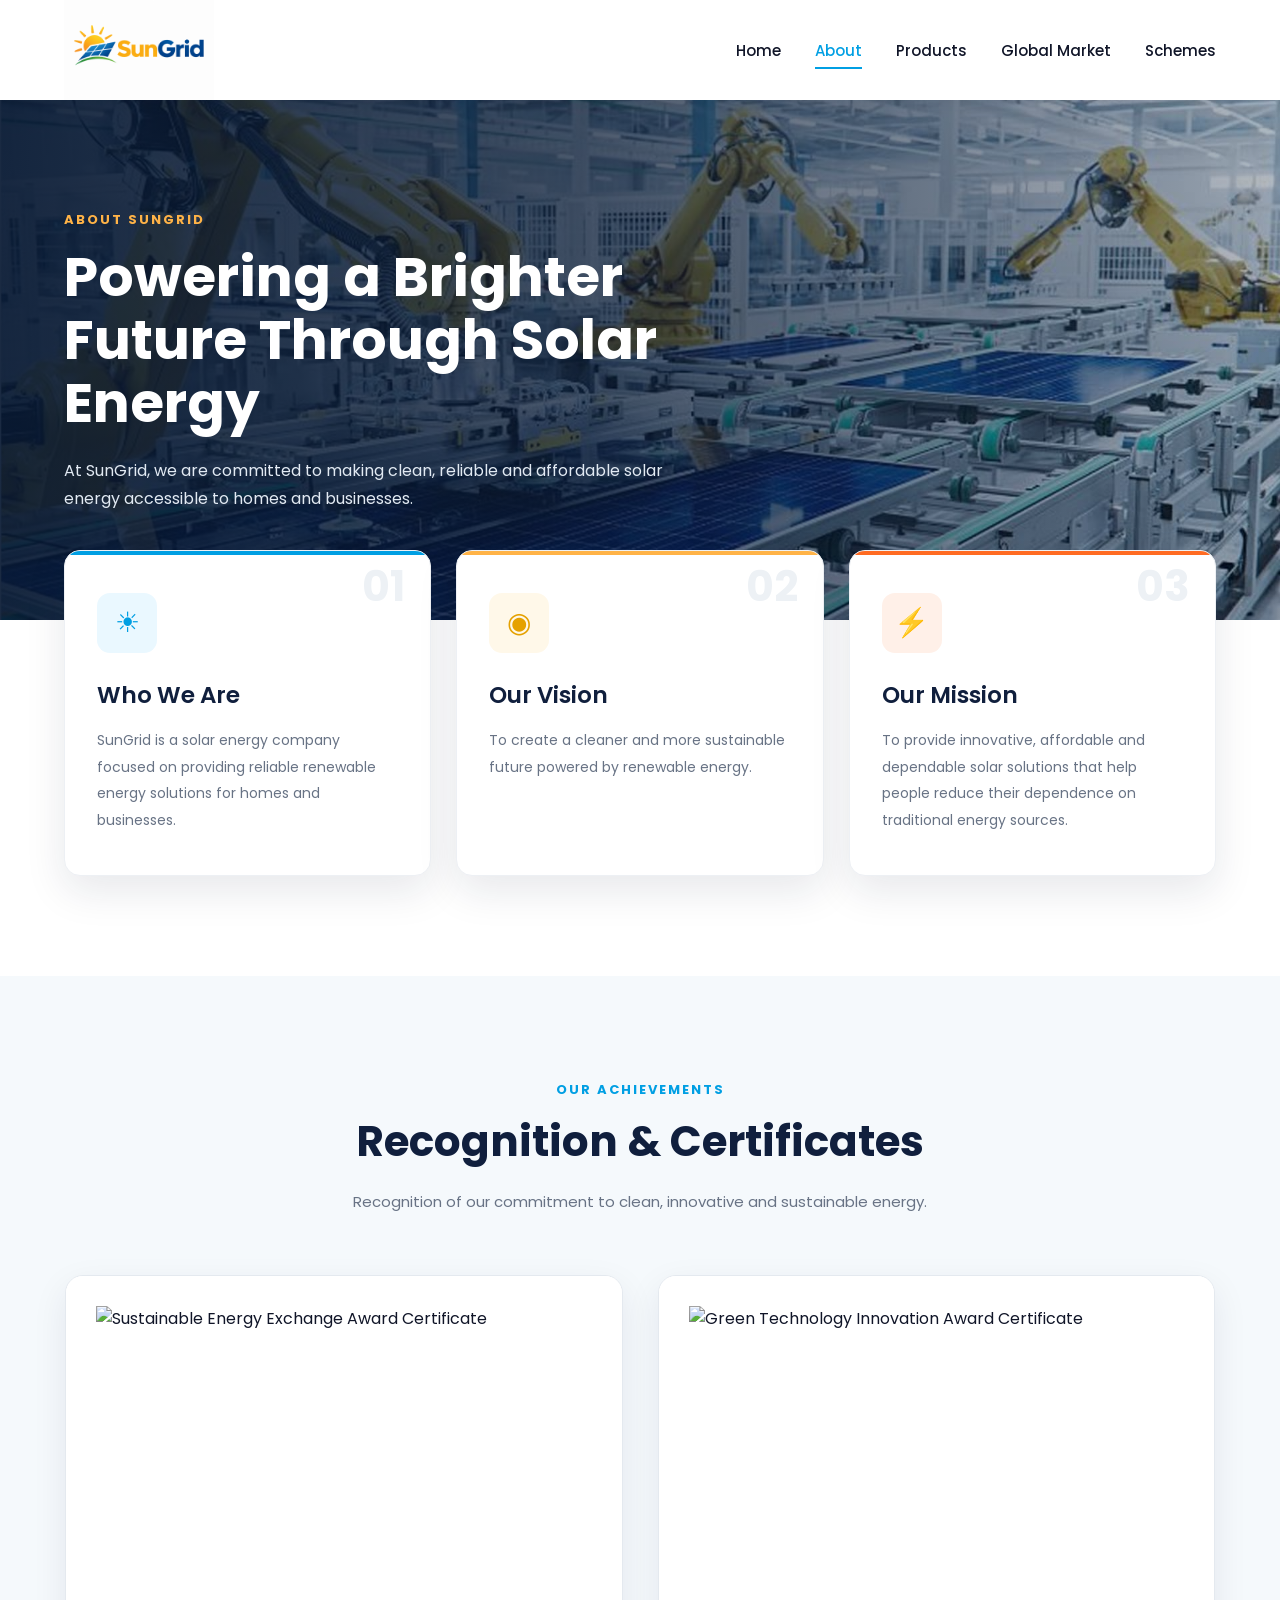
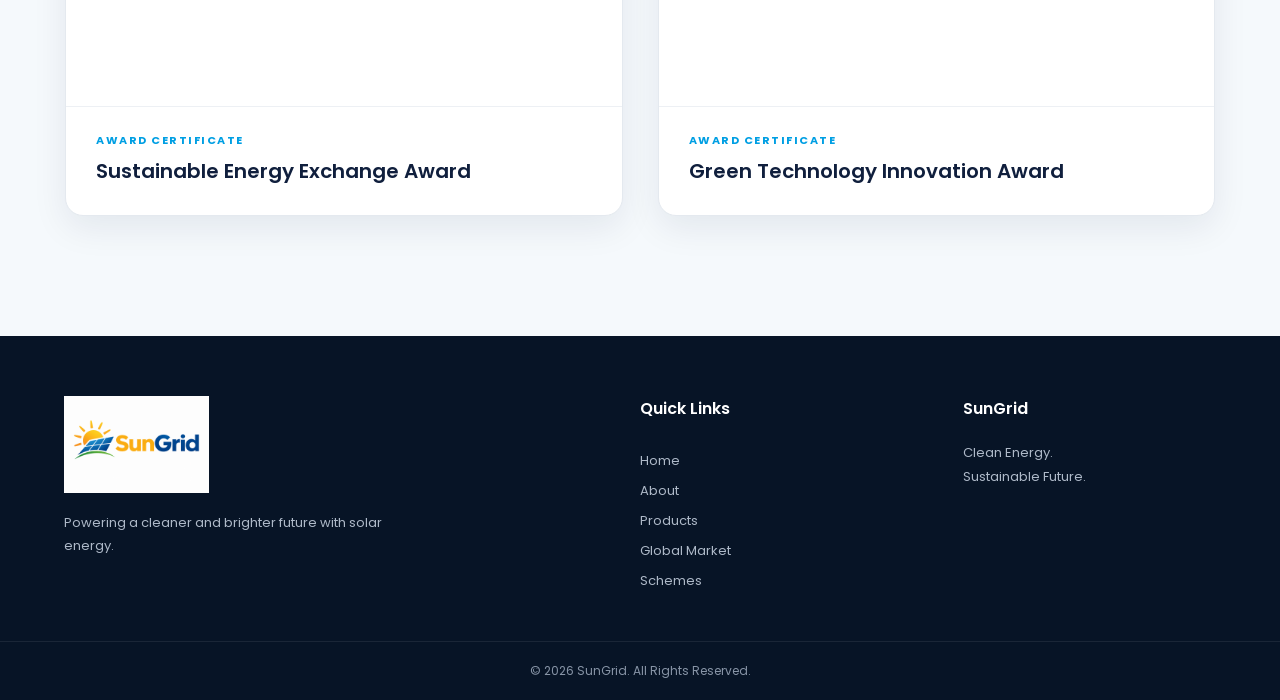
==== about.html @ 9735a3fe "Initial website" ====
<!DOCTYPE html>
<html lang="en">

<head>

    <meta charset="UTF-8">

    <meta
        name="viewport"
        content="width=device-width, initial-scale=1.0"
    >

    <title>About SunGrid - Solar Energy</title>

    <!-- Google Font -->
    <link rel="preconnect" href="https://fonts.googleapis.com">

    <link
        rel="preconnect"
        href="https://fonts.gstatic.com"
        crossorigin
    >

    <link
        href="https://fonts.googleapis.com/css2?family=Poppins:wght@400;500;600;700&display=swap"
        rel="stylesheet"
    >

    <!-- About Page CSS -->
    <link
        rel="stylesheet"
        href="./about.css"
    >

</head>


<body>


    <!-- =================================
         NAVBAR
    ================================== -->

    <header class="top-section">

        <nav class="navbar">

            <!-- Logo -->
            <a href="./test.html" class="logo">

                <img
                    src="./images/logo.png"
                    alt="SunGrid Logo"
                >

            </a>


            <!-- Navigation -->
            <ul>

                <li>
                    <a href="./test.html">
                        Home
                    </a>
                </li>

                <li>
                    <a href="./about.html" class="active">
                        About
                    </a>
                </li>

                <li>
                    <a href="./products.html">
                        Products
                    </a>
                </li>

                <li>
                    <a href="./global-market.html">
                        Global Market
                    </a>
                </li>

                <li>
                    <a href="./schemes.html">
                        Schemes
                    </a>
                </li>

            </ul>

        </nav>

    </header>



    <!-- =================================
         ABOUT HERO
    ================================== -->

    <section class="about-hero">

        <div class="about-overlay"></div>

        <div class="about-hero-content">

            <span>
                ABOUT SUNGRID
            </span>

            <h1>
                Powering a Brighter
                Future Through Solar Energy
            </h1>

            <p>
                At SunGrid, we are committed to making clean,
                reliable and affordable solar energy accessible
                to homes and businesses.
            </p>

        </div>

    </section>



    <!-- =================================
         WHO WE ARE / VISION / MISSION
    ================================== -->

    <section class="about-three-section">


        <!-- WHO WE ARE -->

        <div class="about-card">

            <div class="card-number">
                01
            </div>

            <div class="card-icon">
                ☀
            </div>

            <h2>
                Who We Are
            </h2>

            <p>
                SunGrid is a solar energy company focused on
                providing reliable renewable energy solutions
                for homes and businesses.
            </p>

        </div>



        <!-- OUR VISION -->

        <div class="about-card">

            <div class="card-number">
                02
            </div>

            <div class="card-icon">
                ◉
            </div>

            <h2>
                Our Vision
            </h2>

            <p>
                To create a cleaner and more sustainable future
                powered by renewable energy.
            </p>

        </div>



        <!-- OUR MISSION -->

        <div class="about-card">

            <div class="card-number">
                03
            </div>

            <div class="card-icon">
                ⚡
            </div>

            <h2>
                Our Mission
            </h2>

            <p>
                To provide innovative, affordable and dependable
                solar solutions that help people reduce their
                dependence on traditional energy sources.
            </p>

        </div>

    </section>



    <!-- =================================
         CERTIFICATES
    ================================== -->

    <section class="certificates-section">


        <!-- Heading -->

        <div class="certificates-heading">

            <span>
                OUR ACHIEVEMENTS
            </span>

            <h2>
                Recognition & Certificates
            </h2>

            <p>
                Recognition of our commitment to clean,
                innovative and sustainable energy.
            </p>

        </div>



        <!-- Certificate Cards -->

        <div class="certificates-container">


            <!-- Certificate 1 -->

            <div class="certificate-card">

                <div class="certificate-image">

                    <img
                        src="https://tse1.mm.bing.net/th/id/OIP.Oyj11jJQ7pCWu-eiD95XeAHaFu?r=0&pid=Api&h=220&P=0"
                        alt="Sustainable Energy Exchange Award Certificate"
                    >

                </div>

                <div class="certificate-info">

                    <span>
                        AWARD CERTIFICATE
                    </span>

                    <h3>
                        Sustainable Energy Exchange Award
                    </h3>

                </div>

            </div>



            <!-- Certificate 2 -->

            <div class="certificate-card">

                <div class="certificate-image">

                    <img
                        src="https://tse1.mm.bing.net/th/id/OIP.2yPFJD8TWhkDATvHYmWSDwHaFj?r=0&pid=Api&h=220&P=0"
                        alt="Green Technology Innovation Award Certificate"
                    >

                </div>

                <div class="certificate-info">

                    <span>
                        AWARD CERTIFICATE
                    </span>

                    <h3>
                        Green Technology Innovation Award
                    </h3>

                </div>

            </div>


        </div>

    </section>



    <!-- =================================
         FOOTER
    ================================== -->

    <footer>


        <div class="footer-content">


            <!-- Footer Logo -->

            <div class="footer-logo">

                <img
                    src="./images/logo.png"
                    alt="SunGrid Logo"
                >

                <p>
                    Powering a cleaner and brighter
                    future with solar energy.
                </p>

            </div>



            <!-- Footer Links -->

            <div class="footer-links">

                <h3>
                    Quick Links
                </h3>

                <a href="./test.html">
                    Home
                </a>

                <a href="./about.html">
                    About
                </a>

                <a href="./products.html">
                    Products
                </a>

                <a href="./global-market.html">
                    Global Market
                </a>

                <a href="./schemes.html">
                    Schemes
                </a>

            </div>



            <!-- Footer Contact -->

            <div class="footer-contact">

                <h3>
                    SunGrid
                </h3>

                <p>
                    Clean Energy.<br>
                    Sustainable Future.
                </p>

            </div>

        </div>



        <!-- Copyright -->

        <div class="footer-bottom">

            <p>
                © 2026 SunGrid. All Rights Reserved.
            </p>

        </div>

    </footer>


</body>

</html>
---- about.css ----
/* ==================================================
   RESET
================================================== */

* {
    margin: 0;
    padding: 0;
    box-sizing: border-box;
}

html {
    scroll-behavior: smooth;
}

body {
    width: 100%;
    font-family: "Poppins", sans-serif;
    color: #101528;
    background-color: #ffffff;
}

a {
    text-decoration: none;
}

img {
    max-width: 100%;
    display: block;
}


/* ==================================================
   NAVBAR
================================================== */

.top-section {
    width: 100%;
    background-color: #ffffff;

    position: relative;
    z-index: 1000;

    box-shadow: 0 2px 15px rgba(0, 0, 0, 0.06);
}

.navbar {
    width: 90%;
    max-width: 1250px;
    min-height: 78px;

    margin: auto;

    display: flex;
    align-items: center;
    justify-content: space-between;
}


/* LOGO */

.logo {
    display: flex;
    align-items: center;
}

.logo img {
    width: 150px;
    height: auto;
}


/* NAVIGATION */

.navbar ul {
    list-style: none;

    display: flex;
    align-items: center;

    gap: 34px;
}

.navbar ul li a {
    position: relative;

    color: #101528;

    font-size: 15px;
    font-weight: 500;

    padding: 8px 0;

    transition: 0.3s ease;
}


/* NAVBAR UNDERLINE */

.navbar ul li a::after {
    content: "";

    position: absolute;

    left: 0;
    bottom: 0;

    width: 0;
    height: 2px;

    background-color: #009fe3;

    transition: 0.3s ease;
}

.navbar ul li a:hover {
    color: #009fe3;
}

.navbar ul li a:hover::after {
    width: 100%;
}


/* ACTIVE ABOUT LINK */

.navbar ul li a.active {
    color: #009fe3;
}

.navbar ul li a.active::after {
    width: 100%;
}


/* ==================================================
   ABOUT HERO
================================================== */

.about-hero {
    position: relative;

    width: 100%;
    min-height: 520px;

    display: flex;
    align-items: center;

    background-image:
        url("./images/solar-cell-manufacturing.jpg");

    background-size: cover;
    background-position: center;
    background-repeat: no-repeat;
}


/* HERO OVERLAY */

.about-overlay {
    position: absolute;

    top: 0;
    left: 0;

    width: 100%;
    height: 100%;

    background:
        linear-gradient(
            90deg,
            rgba(7, 24, 50, 0.92) 0%,
            rgba(7, 24, 50, 0.72) 45%,
            rgba(7, 24, 50, 0.30) 100%
        );
}


/* HERO CONTENT */

.about-hero-content {
    position: relative;
    z-index: 2;

    width: 90%;
    max-width: 1200px;

    margin: auto;

    color: #ffffff;
}

.about-hero-content > span {
    display: inline-block;

    color: #ffb347;

    font-size: 13px;
    font-weight: 700;

    letter-spacing: 2px;

    margin-bottom: 15px;
}

.about-hero-content h1 {
    max-width: 720px;

    color: #ffffff;

    font-size: 55px;
    line-height: 1.15;
    font-weight: 700;

    margin-bottom: 22px;
}

.about-hero-content p {
    max-width: 650px;

    color: #e2eaf3;

    font-size: 16px;
    line-height: 1.8;
}


/* ==================================================
   ABOUT THREE CARDS
================================================== */

.about-three-section {
    width: 90%;
    max-width: 1200px;

    margin: -70px auto 100px;

    position: relative;
    z-index: 5;

    display: grid;

    grid-template-columns:
        repeat(3, 1fr);

    gap: 25px;
}


/* CARD */

.about-card {
    position: relative;

    min-height: 320px;

    padding: 42px 32px;

    background-color: #ffffff;

    border-radius: 16px;

    border: 1px solid #edf0f4;

    box-shadow:
        0 15px 40px rgba(16, 31, 61, 0.10);

    overflow: hidden;

    transition:
        transform 0.35s ease,
        box-shadow 0.35s ease;
}


/* CARD TOP BORDER */

.about-card::before {
    content: "";

    position: absolute;

    top: 0;
    left: 0;

    width: 100%;
    height: 4px;

    background-color: #009fe3;
}

.about-card:nth-child(2)::before {
    background-color: #ffb347;
}

.about-card:nth-child(3)::before {
    background-color: #ff6b22;
}


/* CARD HOVER */

.about-card:hover {
    transform: translateY(-10px);

    box-shadow:
        0 22px 50px rgba(16, 31, 61, 0.15);
}


/* CARD NUMBER */

.card-number {
    position: absolute;

    top: 15px;
    right: 25px;

    color: #edf1f5;

    font-size: 42px;
    font-weight: 700;

    line-height: 1;
}


/* CARD ICON */

.card-icon {
    width: 60px;
    height: 60px;

    display: flex;
    align-items: center;
    justify-content: center;

    margin-bottom: 25px;

    border-radius: 13px;

    background-color: #eaf8ff;

    color: #009fe3;

    font-size: 28px;
}

.about-card:nth-child(2) .card-icon {
    background-color: #fff8e9;
    color: #e5a100;
}

.about-card:nth-child(3) .card-icon {
    background-color: #fff0e8;
    color: #ff6b22;
}


/* CARD TITLE */

.about-card h2 {
    color: #101f3d;

    font-size: 23px;
    font-weight: 600;

    margin-bottom: 15px;
}


/* CARD TEXT */

.about-card p {
    color: #687385;

    font-size: 14px;
    line-height: 1.9;
}


/* ==================================================
   CERTIFICATES SECTION
================================================== */

.certificates-section {
    width: 100%;

    padding: 100px 0 120px;

    background-color: #f5f9fc;
}


/* CERTIFICATE HEADING */

.certificates-heading {
    width: 90%;
    max-width: 800px;

    margin: 0 auto 60px;

    text-align: center;
}

.certificates-heading > span {
    display: inline-block;

    color: #009fe3;

    font-size: 13px;
    font-weight: 700;

    letter-spacing: 2px;

    margin-bottom: 10px;
}

.certificates-heading h2 {
    color: #101f3d;

    font-size: 42px;
    font-weight: 700;

    margin-bottom: 15px;
}

.certificates-heading p {
    color: #687385;

    font-size: 15px;
    line-height: 1.8;
}


/* ==================================================
   CERTIFICATE CONTAINER
================================================== */

.certificates-container {
    width: 90%;
    max-width: 1150px;

    margin: auto;

    display: grid;

    grid-template-columns:
        repeat(2, 1fr);

    gap: 35px;
}


/* ==================================================
   CERTIFICATE CARD
================================================== */

.certificate-card {
    background-color: #ffffff;

    border-radius: 18px;

    overflow: hidden;

    border: 1px solid #e4e9ef;

    box-shadow:
        0 12px 35px rgba(16, 31, 61, 0.08);

    transition:
        transform 0.35s ease,
        box-shadow 0.35s ease;
}


/* HOVER */

.certificate-card:hover {
    transform: translateY(-8px);

    box-shadow:
        0 22px 50px rgba(16, 31, 61, 0.15);
}


/* ==================================================
   CERTIFICATE IMAGE
================================================== */

.certificate-image {
    width: 100%;
    height: 430px;

    padding: 30px;

    background-color: #ffffff;

    display: flex;
    align-items: center;
    justify-content: center;
}

.certificate-image img {
    width: 100%;
    height: 100%;

    object-fit: contain;

    transition: transform 0.4s ease;
}


/* IMAGE HOVER */

.certificate-card:hover .certificate-image img {
    transform: scale(1.03);
}


/* ==================================================
   CERTIFICATE INFORMATION
================================================== */

.certificate-info {
    padding: 25px 30px 30px;

    border-top: 1px solid #edf0f4;
}

.certificate-info span {
    display: block;

    color: #009fe3;

    font-size: 11px;
    font-weight: 700;

    letter-spacing: 1.5px;

    margin-bottom: 8px;
}

.certificate-info h3 {
    color: #101f3d;

    font-size: 20px;
    font-weight: 600;

    line-height: 1.4;
}


/* ==================================================
   FOOTER
================================================== */

footer {
    width: 100%;

    background-color: #071426;

    color: #ffffff;

    padding-top: 60px;
}


/* FOOTER CONTENT */

.footer-content {
    width: 90%;
    max-width: 1200px;

    margin: auto;

    padding-bottom: 50px;

    display: grid;

    grid-template-columns:
        2fr 1fr 1fr;

    gap: 70px;
}


/* FOOTER LOGO */

.footer-logo img {
    width: 145px;

    margin-bottom: 18px;
}

.footer-logo p {
    max-width: 330px;

    color: #aeb9c8;

    font-size: 13px;
    line-height: 1.8;
}


/* FOOTER HEADINGS */

.footer-content h3 {
    color: #ffffff;

    font-size: 16px;
    font-weight: 600;

    margin-bottom: 20px;
}


/* FOOTER LINKS */

.footer-links {
    display: flex;
    flex-direction: column;

    gap: 10px;
}

.footer-links a {
    color: #aeb9c8;

    font-size: 13px;

    transition: 0.3s ease;
}

.footer-links a:hover {
    color: #009fe3;
}


/* FOOTER CONTACT */

.footer-contact p {
    color: #aeb9c8;

    font-size: 13px;
    line-height: 1.8;
}


/* ==================================================
   FOOTER BOTTOM
================================================== */

.footer-bottom {
    width: 100%;

    border-top: 1px solid rgba(255, 255, 255, 0.08);

    text-align: center;

    padding: 20px;
}

.footer-bottom p {
    color: #8794a6;

    font-size: 12px;
}


/* ==================================================
   TABLET
================================================== */

@media (max-width: 1000px) {

    /* NAVBAR */

    .navbar ul {
        gap: 20px;
    }


    /* HERO */

    .about-hero-content h1 {
        font-size: 46px;
    }


    /* ABOUT CARDS */

    .about-three-section {
        grid-template-columns: 1fr;

        max-width: 700px;

        margin-top: -50px;
    }

    .about-card {
        min-height: auto;
    }


    /* CERTIFICATES */

    .certificates-container {
        max-width: 700px;

        grid-template-columns: 1fr;
    }


    /* FOOTER */

    .footer-content {
        grid-template-columns:
            1fr 1fr;
    }

}


/* ==================================================
   MOBILE
================================================== */

@media (max-width: 650px) {


    /* ==============================================
       NAVBAR
    ============================================== */

    .navbar {
        min-height: 70px;

        flex-direction: column;

        padding: 12px 0;

        gap: 10px;
    }

    .logo img {
        width: 125px;
    }

    .navbar ul {
        width: 100%;

        justify-content: center;

        gap: 12px;

        flex-wrap: wrap;
    }

    .navbar ul li a {
        font-size: 11px;
    }


    /* ==============================================
       HERO
    ============================================== */

    .about-hero {
        min-height: 470px;

        background-position: center;
    }

    .about-hero-content {
        text-align: center;
    }

    .about-hero-content > span {
        font-size: 11px;
    }

    .about-hero-content h1 {
        font-size: 35px;

        line-height: 1.2;
    }

    .about-hero-content p {
        font-size: 14px;

        line-height: 1.7;
    }


    /* ==============================================
       THREE ABOUT CARDS
    ============================================== */

    .about-three-section {
        width: 88%;

        margin-top: -30px;
        margin-bottom: 70px;

        gap: 20px;
    }

    .about-card {
        padding: 32px 25px;
    }

    .card-number {
        font-size: 35px;
    }

    .about-card h2 {
        font-size: 21px;
    }

    .about-card p {
        font-size: 13px;
    }


    /* ==============================================
       CERTIFICATES
    ============================================== */

    .certificates-section {
        padding: 70px 0 80px;
    }

    .certificates-heading {
        margin-bottom: 40px;
    }

    .certificates-heading > span {
        font-size: 11px;
    }

    .certificates-heading h2 {
        font-size: 31px;
    }

    .certificates-heading p {
        font-size: 13px;
    }

    .certificates-container {
        width: 88%;

        gap: 25px;
    }

    .certificate-image {
        height: 300px;

        padding: 20px;
    }

    .certificate-info {
        padding: 20px 22px 25px;
    }

    .certificate-info h3 {
        font-size: 17px;
    }


    /* ==============================================
       FOOTER
    ============================================== */

    footer {
        padding-top: 45px;
    }

    .footer-content {
        grid-template-columns: 1fr;

        gap: 35px;
    }

}


/* ==================================================
   SMALL MOBILE
================================================== */

@media (max-width: 400px) {

    /* NAVIGATION */

    .navbar ul {
        gap: 9px;
    }

    .navbar ul li a {
        font-size: 10px;
    }


    /* HERO */

    .about-hero-content h1 {
        font-size: 30px;
    }


    /* CARDS */

    .about-card {
        padding: 28px 22px;
    }


    /* CERTIFICATES */

    .certificates-heading h2 {
        font-size: 28px;
    }

    .certificate-image {
        height: 250px;
    }

}
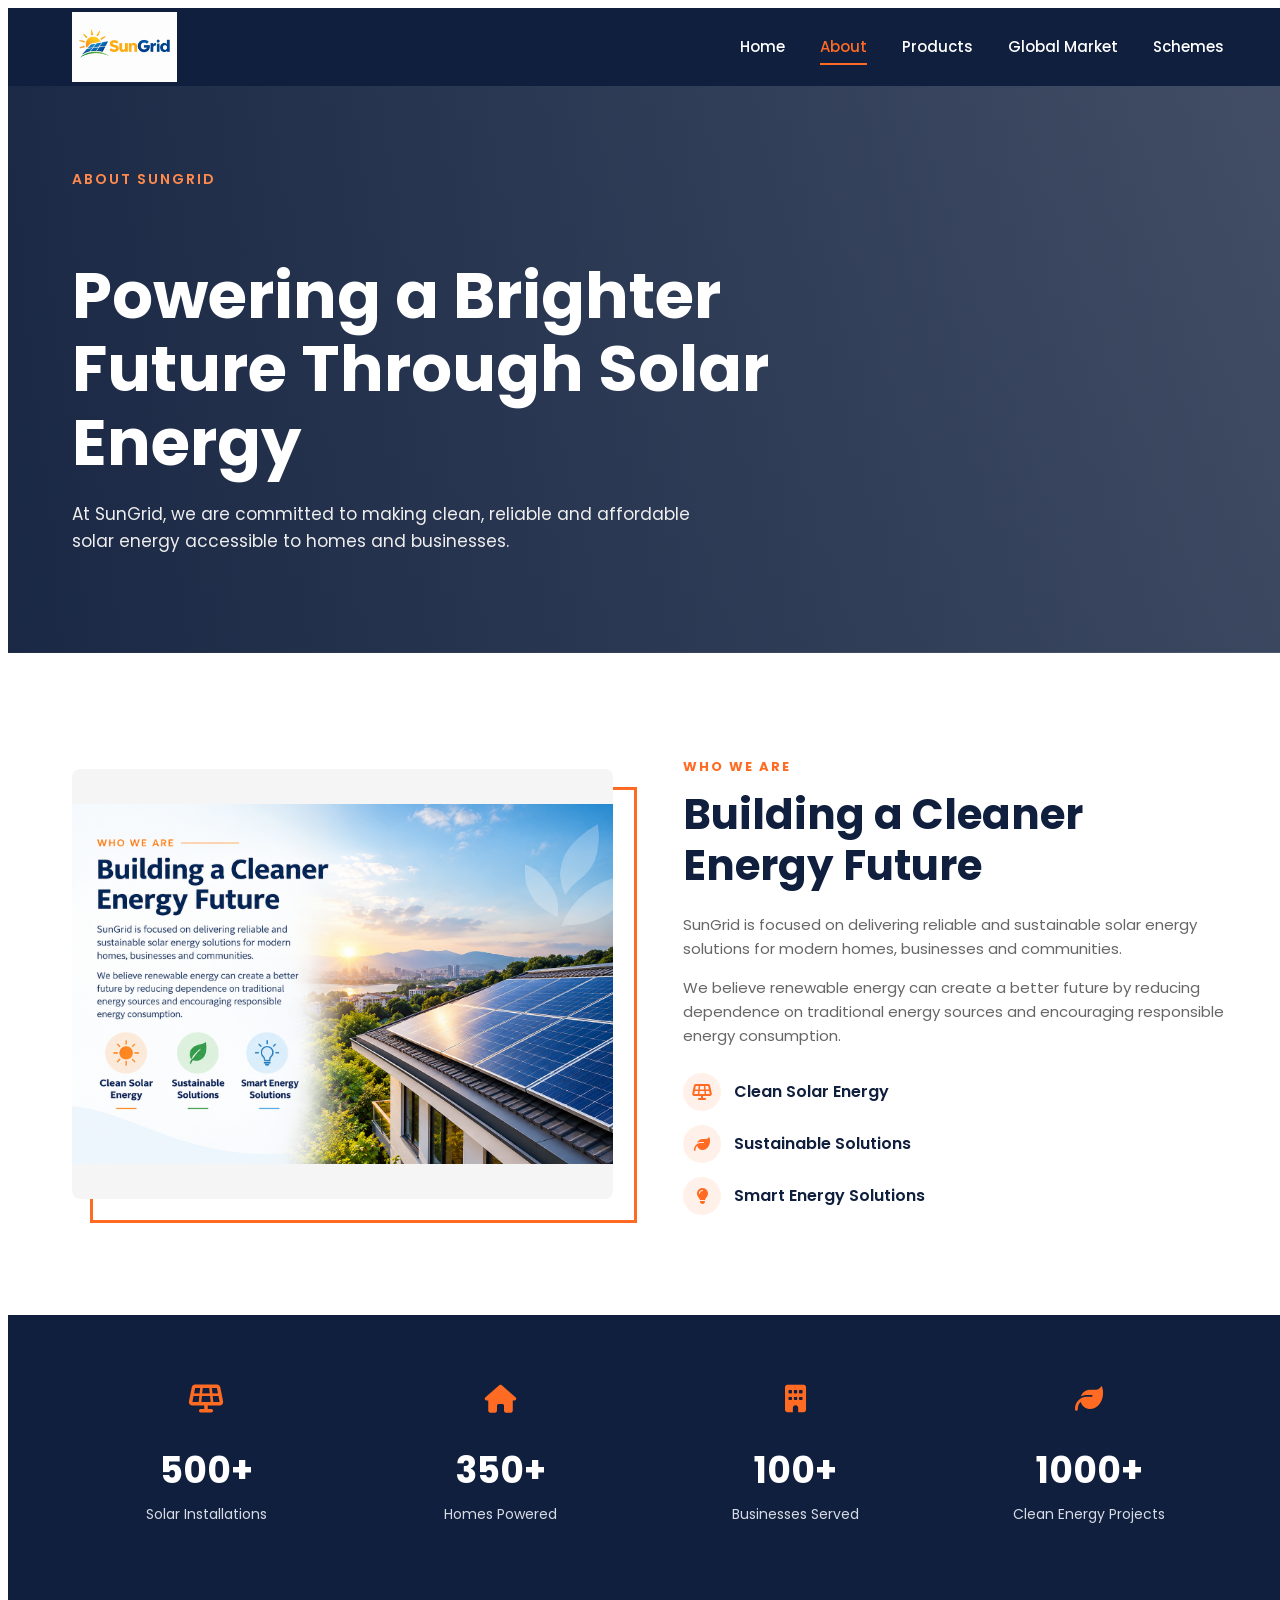
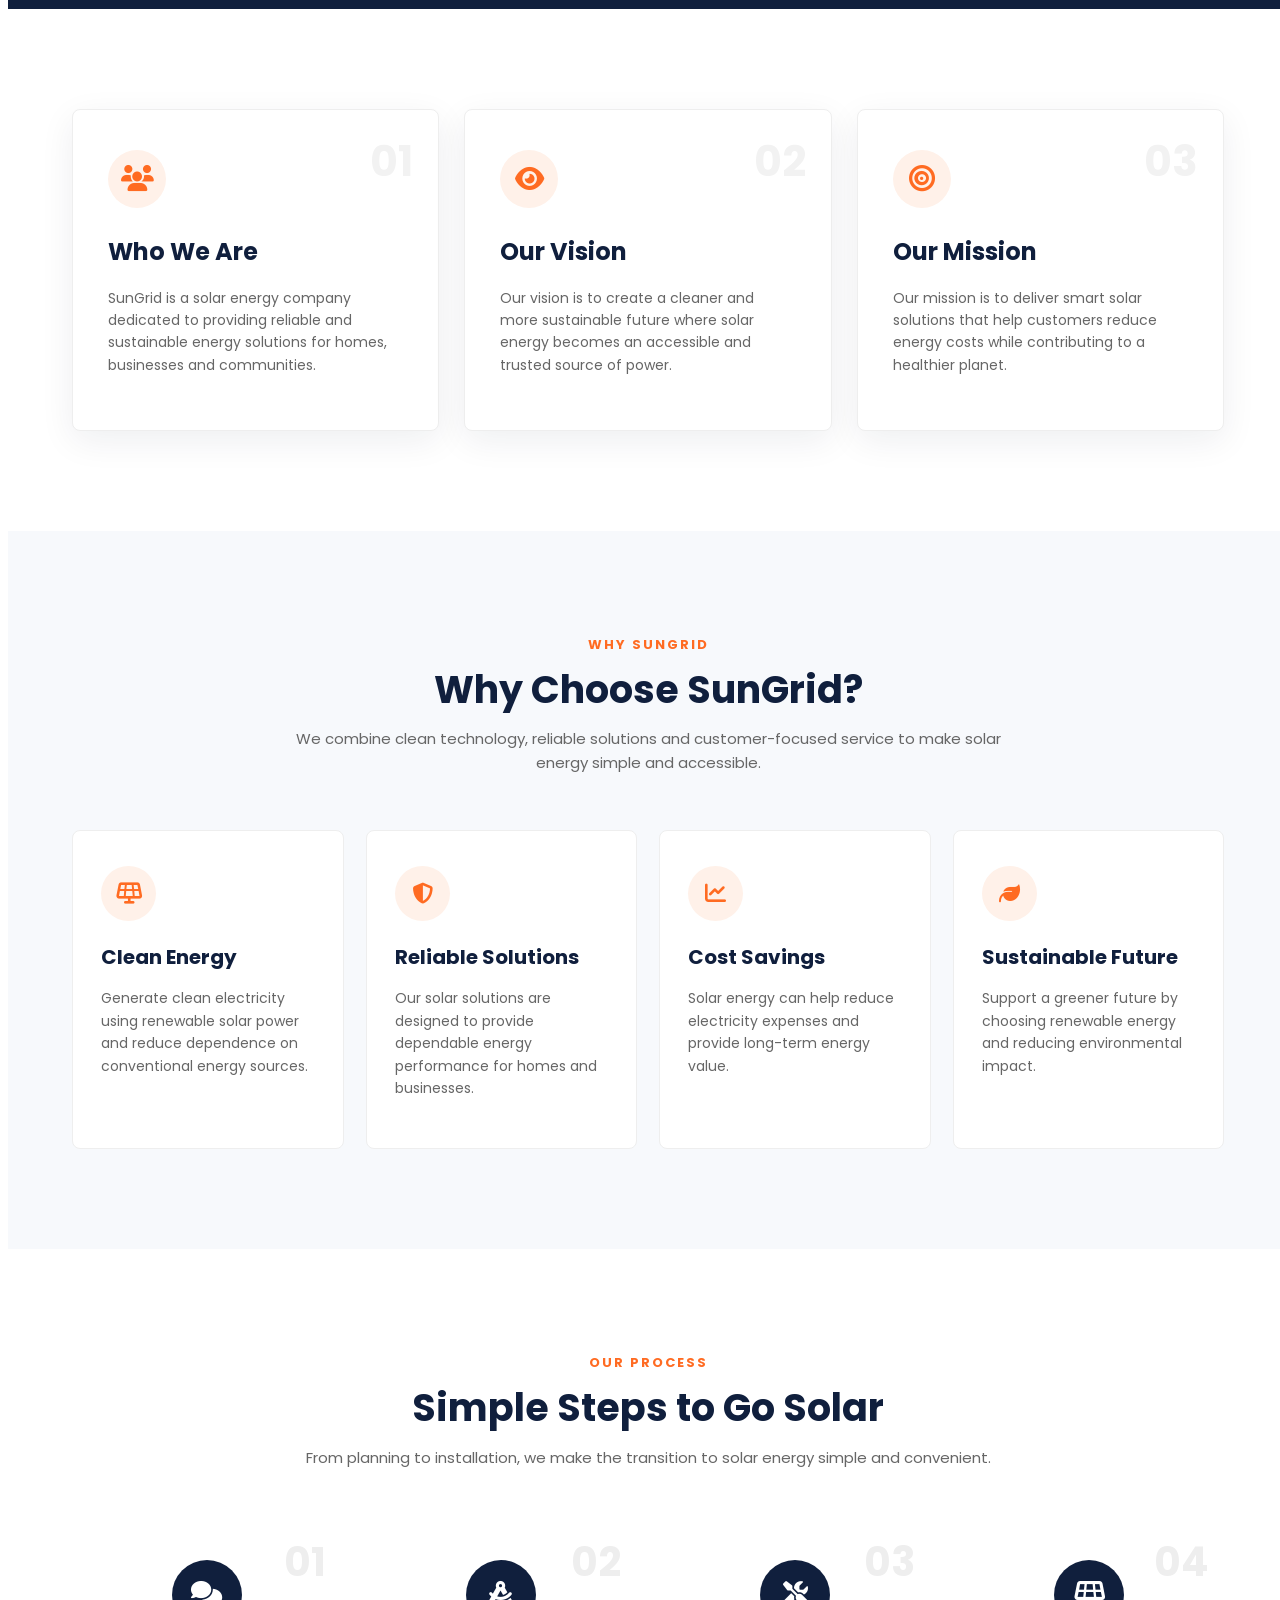
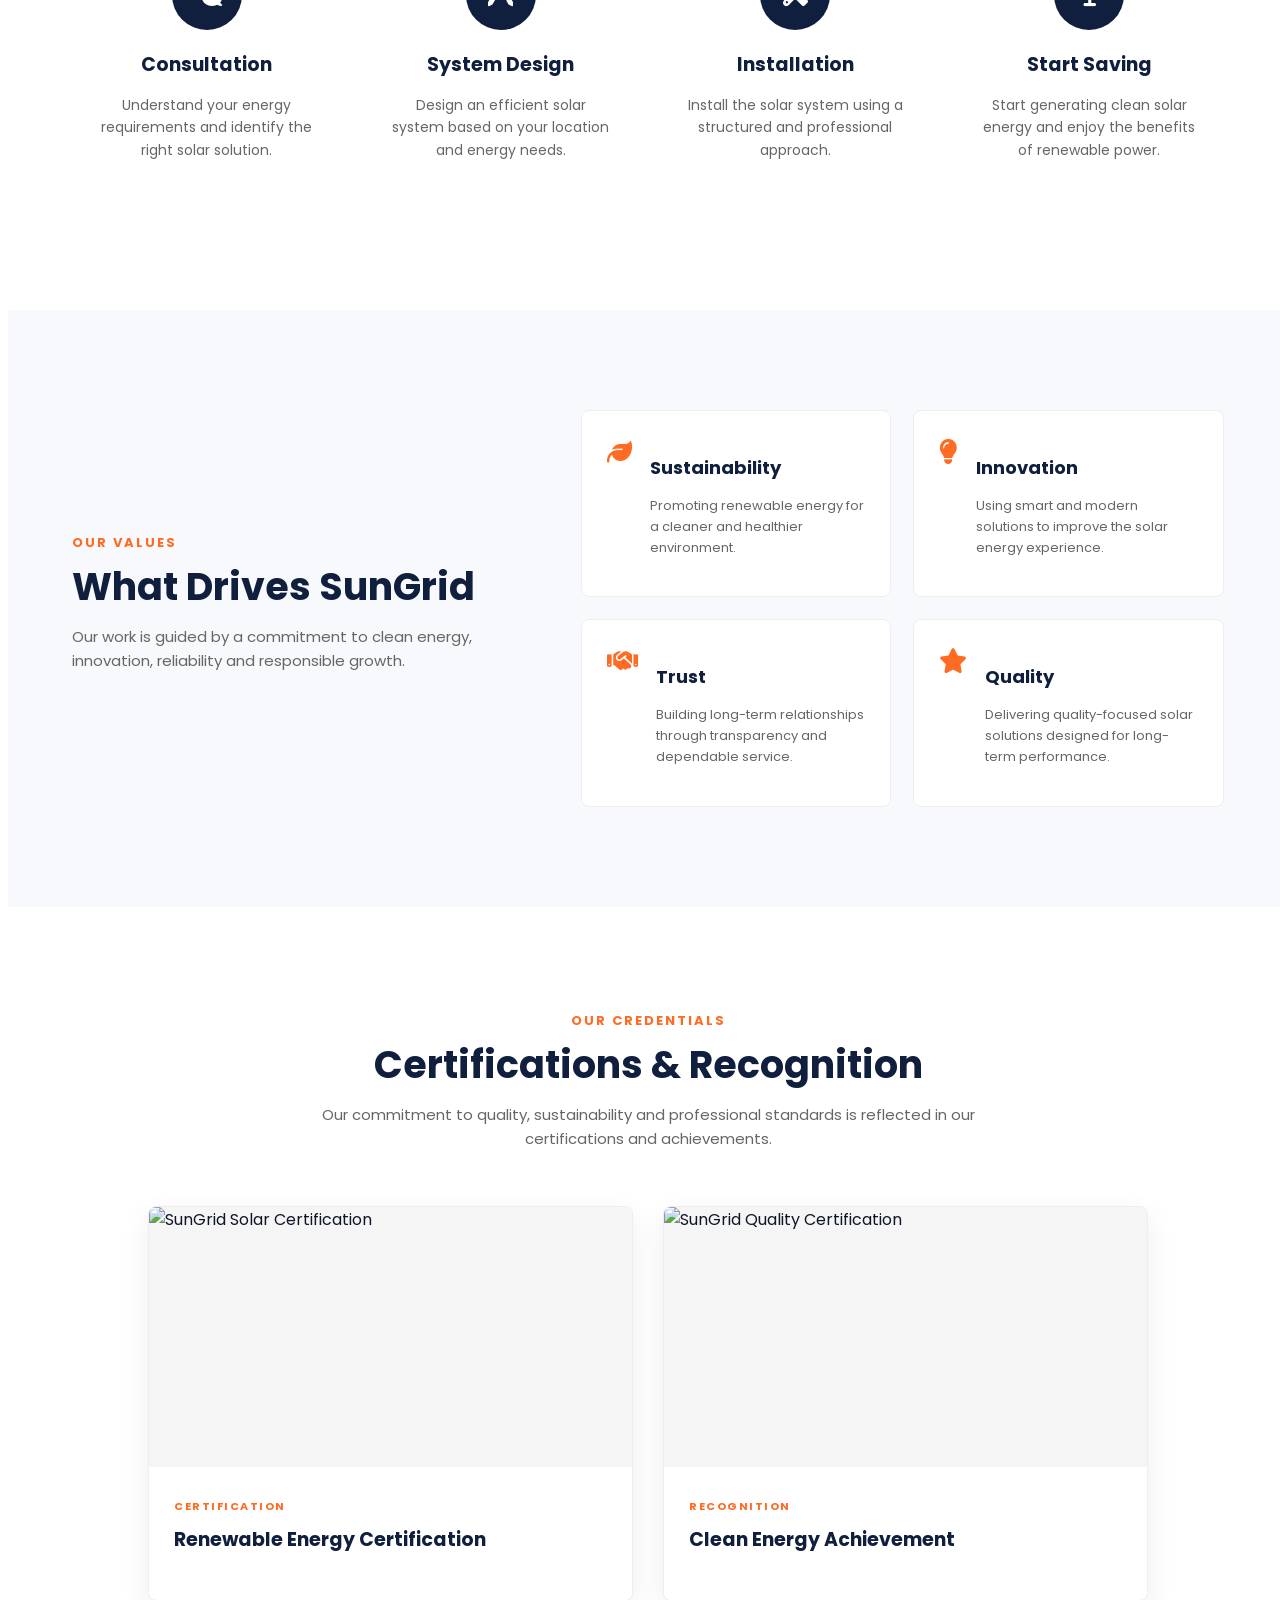
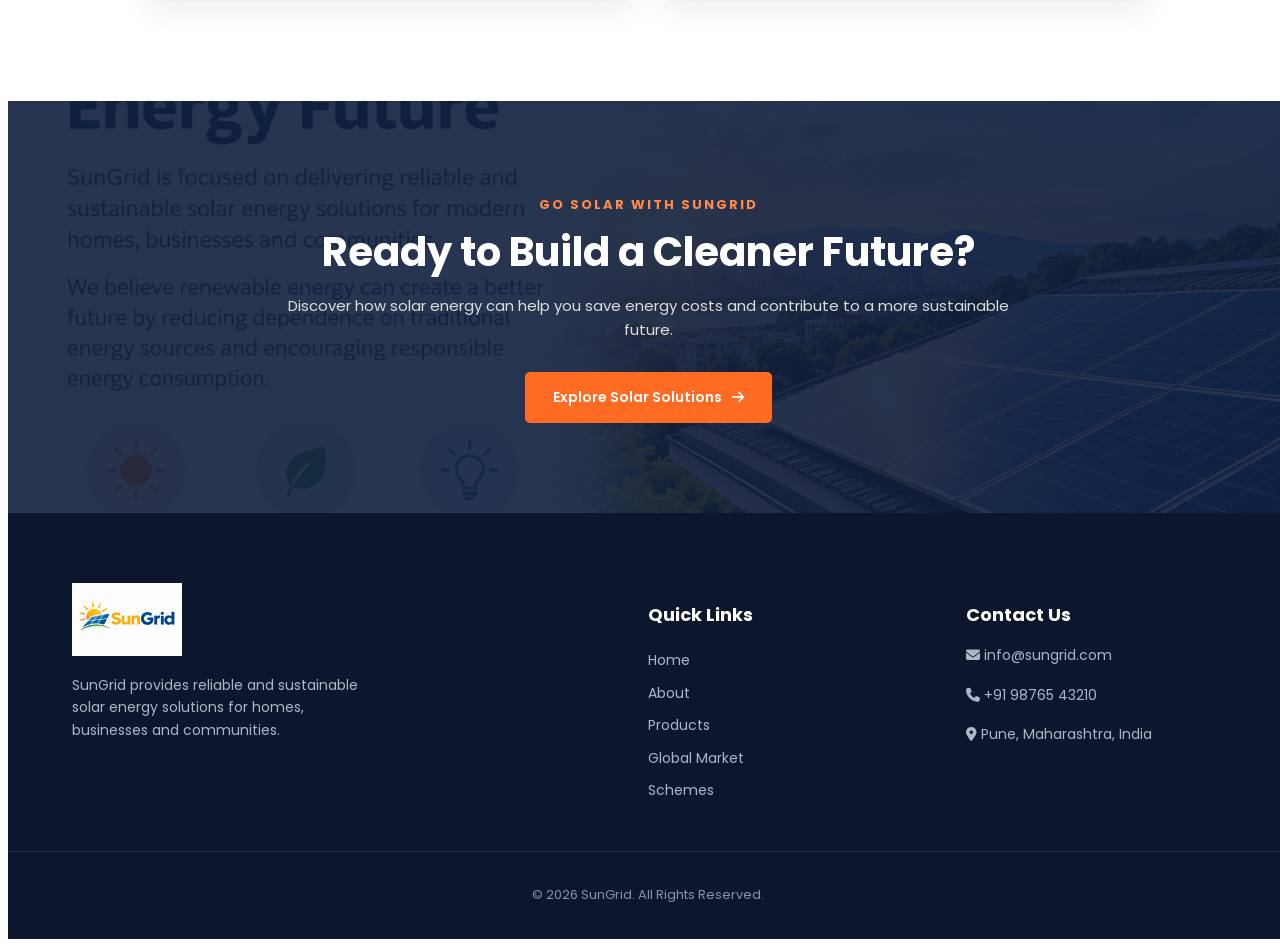
==== commit b02e0a26: "Deploy SunGrid website" ====
--- a/about.html
+++ b/about.html
@@ -5,32 +5,29 @@
 
     <meta charset="UTF-8">
 
-    <meta
-        name="viewport"
-        content="width=device-width, initial-scale=1.0"
-    >
+    <meta name="viewport"
+          content="width=device-width, initial-scale=1.0">
 
     <title>About SunGrid - Solar Energy</title>
 
     <!-- Google Font -->
-    <link rel="preconnect" href="https://fonts.googleapis.com">
-
-    <link
-        rel="preconnect"
-        href="https://fonts.gstatic.com"
-        crossorigin
-    >
-
-    <link
-        href="https://fonts.googleapis.com/css2?family=Poppins:wght@400;500;600;700&display=swap"
-        rel="stylesheet"
-    >
-
-    <!-- About Page CSS -->
-    <link
-        rel="stylesheet"
-        href="./about.css"
-    >
+    <link rel="preconnect"
+          href="https://fonts.googleapis.com">
+
+    <link rel="preconnect"
+          href="https://fonts.gstatic.com"
+          crossorigin>
+
+    <link href="https://fonts.googleapis.com/css2?family=Poppins:wght@400;500;600;700&display=swap"
+          rel="stylesheet">
+
+    <!-- Font Awesome -->
+    <link rel="stylesheet"
+          href="https://cdnjs.cloudflare.com/ajax/libs/font-awesome/6.5.2/css/all.min.css">
+
+    <!-- About CSS -->
+    <link rel="stylesheet"
+          href="./about.css">
 
 </head>
 
@@ -38,350 +35,650 @@
 <body>
 
 
-    <!-- =================================
-         NAVBAR
-    ================================== -->
-
-    <header class="top-section">
-
-        <nav class="navbar">
-
-            <!-- Logo -->
-            <a href="./test.html" class="logo">
-
-                <img
-                    src="./images/logo.png"
-                    alt="SunGrid Logo"
-                >
-
-            </a>
-
-
-            <!-- Navigation -->
-            <ul>
-
-                <li>
-                    <a href="./test.html">
-                        Home
-                    </a>
-                </li>
-
-                <li>
-                    <a href="./about.html" class="active">
-                        About
-                    </a>
-                </li>
-
-                <li>
-                    <a href="./products.html">
-                        Products
-                    </a>
-                </li>
-
-                <li>
-                    <a href="./global-market.html">
-                        Global Market
-                    </a>
-                </li>
-
-                <li>
-                    <a href="./schemes.html">
-                        Schemes
-                    </a>
-                </li>
-
-            </ul>
-
-        </nav>
-
-    </header>
-
-
-
-    <!-- =================================
-         ABOUT HERO
-    ================================== -->
-
-    <section class="about-hero">
-
-        <div class="about-overlay"></div>
-
-        <div class="about-hero-content">
-
-            <span>
-                ABOUT SUNGRID
-            </span>
-
-            <h1>
-                Powering a Brighter
-                Future Through Solar Energy
-            </h1>
-
-            <p>
-                At SunGrid, we are committed to making clean,
-                reliable and affordable solar energy accessible
-                to homes and businesses.
-            </p>
-
-        </div>
-
-    </section>
-
-
-
-    <!-- =================================
-         WHO WE ARE / VISION / MISSION
-    ================================== -->
-
-    <section class="about-three-section">
-
-
-        <!-- WHO WE ARE -->
-
-        <div class="about-card">
-
-            <div class="card-number">
-                01
-            </div>
-
-            <div class="card-icon">
-                ☀
-            </div>
-
-            <h2>
-                Who We Are
-            </h2>
-
-            <p>
-                SunGrid is a solar energy company focused on
-                providing reliable renewable energy solutions
-                for homes and businesses.
-            </p>
-
-        </div>
-
-
-
-        <!-- OUR VISION -->
-
-        <div class="about-card">
-
-            <div class="card-number">
-                02
-            </div>
-
-            <div class="card-icon">
-                ◉
-            </div>
-
-            <h2>
-                Our Vision
-            </h2>
-
-            <p>
-                To create a cleaner and more sustainable future
-                powered by renewable energy.
-            </p>
-
-        </div>
-
-
-
-        <!-- OUR MISSION -->
-
-        <div class="about-card">
-
-            <div class="card-number">
-                03
-            </div>
-
-            <div class="card-icon">
-                ⚡
-            </div>
-
-            <h2>
-                Our Mission
-            </h2>
-
-            <p>
-                To provide innovative, affordable and dependable
-                solar solutions that help people reduce their
-                dependence on traditional energy sources.
-            </p>
-
-        </div>
-
-    </section>
-
-
-
-    <!-- =================================
-         CERTIFICATES
-    ================================== -->
-
-    <section class="certificates-section">
-
-
-        <!-- Heading -->
-
-        <div class="certificates-heading">
-
-            <span>
-                OUR ACHIEVEMENTS
-            </span>
-
-            <h2>
-                Recognition & Certificates
-            </h2>
-
-            <p>
-                Recognition of our commitment to clean,
-                innovative and sustainable energy.
-            </p>
-
-        </div>
-
-
-
-        <!-- Certificate Cards -->
-
-        <div class="certificates-container">
-
-
-            <!-- Certificate 1 -->
-
-            <div class="certificate-card">
-
-                <div class="certificate-image">
-
-                    <img
-                        src="https://tse1.mm.bing.net/th/id/OIP.Oyj11jJQ7pCWu-eiD95XeAHaFu?r=0&pid=Api&h=220&P=0"
-                        alt="Sustainable Energy Exchange Award Certificate"
-                    >
-
-                </div>
-
-                <div class="certificate-info">
-
-                    <span>
-                        AWARD CERTIFICATE
-                    </span>
-
-                    <h3>
-                        Sustainable Energy Exchange Award
-                    </h3>
-
-                </div>
-
-            </div>
-
-
-
-            <!-- Certificate 2 -->
-
-            <div class="certificate-card">
-
-                <div class="certificate-image">
-
-                    <img
-                        src="https://tse1.mm.bing.net/th/id/OIP.2yPFJD8TWhkDATvHYmWSDwHaFj?r=0&pid=Api&h=220&P=0"
-                        alt="Green Technology Innovation Award Certificate"
-                    >
-
-                </div>
-
-                <div class="certificate-info">
-
-                    <span>
-                        AWARD CERTIFICATE
-                    </span>
-
-                    <h3>
-                        Green Technology Innovation Award
-                    </h3>
-
-                </div>
-
-            </div>
-
-
-        </div>
-
-    </section>
-
-
-
-    <!-- =================================
-         FOOTER
-    ================================== -->
-
-    <footer>
-
-
-        <div class="footer-content">
-
-
-            <!-- Footer Logo -->
-
-            <div class="footer-logo">
-
-                <img
-                    src="./images/logo.png"
-                    alt="SunGrid Logo"
-                >
-
-                <p>
-                    Powering a cleaner and brighter
-                    future with solar energy.
-                </p>
-
-            </div>
-
-
-
-            <!-- Footer Links -->
-
-            <div class="footer-links">
-
-                <h3>
-                    Quick Links
-                </h3>
-
-                <a href="./test.html">
+<!-- ==================================================
+     NAVBAR
+================================================== -->
+
+<header class="top-section">
+
+    <nav class="navbar">
+
+        <!-- Logo -->
+        <a href="./index.html"
+           class="logo">
+
+            <img src="./images/logo.png"
+                 alt="SunGrid Logo">
+
+        </a>
+
+
+        <!-- Navigation -->
+        <ul>
+
+            <li>
+                <a href="./index.html">
                     Home
                 </a>
-
-                <a href="./about.html">
+            </li>
+
+            <li>
+                <a href="./about.html"
+                   class="active">
                     About
                 </a>
-
+            </li>
+
+            <li>
                 <a href="./products.html">
                     Products
                 </a>
-
+            </li>
+
+            <li>
                 <a href="./global-market.html">
                     Global Market
                 </a>
-
+            </li>
+
+            <li>
                 <a href="./schemes.html">
                     Schemes
                 </a>
-
-            </div>
-
-
-
-            <!-- Footer Contact -->
-
-            <div class="footer-contact">
+            </li>
+
+        </ul>
+
+    </nav>
+
+</header>
+
+
+
+<!-- ==================================================
+     ABOUT HERO
+================================================== -->
+
+<section class="about-hero">
+
+    <div class="about-overlay"></div>
+
+    <div class="about-hero-content">
+
+        <span>
+            ABOUT SUNGRID
+        </span>
+
+        <h1>
+            Powering a Brighter
+            Future Through Solar Energy
+        </h1>
+
+        <p>
+            At SunGrid, we are committed to making clean,
+            reliable and affordable solar energy accessible
+            to homes and businesses.
+        </p>
+
+    </div>
+
+</section>
+
+
+
+<!-- ==================================================
+     COMPANY INTRODUCTION
+================================================== -->
+
+<section class="company-intro">
+
+
+    <!-- Image -->
+    <div class="intro-image">
+
+        <img src="./images/about-solar.jpg"
+             alt="SunGrid Solar Energy">
+
+    </div>
+
+
+    <!-- Content -->
+    <div class="intro-content">
+
+        <span class="section-tag">
+            WHO WE ARE
+        </span>
+
+        <h2>
+            Building a Cleaner
+            Energy Future
+        </h2>
+
+        <p>
+            SunGrid is focused on delivering reliable and
+            sustainable solar energy solutions for modern
+            homes, businesses and communities.
+        </p>
+
+        <p>
+            We believe renewable energy can create a better
+            future by reducing dependence on traditional
+            energy sources and encouraging responsible
+            energy consumption.
+        </p>
+
+
+        <!-- Points -->
+        <div class="intro-points">
+
+            <div>
+
+                <i class="fa-solid fa-solar-panel"></i>
+
+                <span>
+                    Clean Solar Energy
+                </span>
+
+            </div>
+
+
+            <div>
+
+                <i class="fa-solid fa-leaf"></i>
+
+                <span>
+                    Sustainable Solutions
+                </span>
+
+            </div>
+
+
+            <div>
+
+                <i class="fa-solid fa-lightbulb"></i>
+
+                <span>
+                    Smart Energy Solutions
+                </span>
+
+            </div>
+
+        </div>
+
+    </div>
+
+</section>
+
+
+
+<!-- ==================================================
+     COMPANY STATS
+================================================== -->
+
+<section class="stats-section">
+
+
+    <div class="stat-box">
+
+        <i class="fa-solid fa-solar-panel"></i>
+
+        <h2>
+            500+
+        </h2>
+
+        <p>
+            Solar Installations
+        </p>
+
+    </div>
+
+
+
+    <div class="stat-box">
+
+        <i class="fa-solid fa-house"></i>
+
+        <h2>
+            350+
+        </h2>
+
+        <p>
+            Homes Powered
+        </p>
+
+    </div>
+
+
+
+    <div class="stat-box">
+
+        <i class="fa-solid fa-building"></i>
+
+        <h2>
+            100+
+        </h2>
+
+        <p>
+            Businesses Served
+        </p>
+
+    </div>
+
+
+
+    <div class="stat-box">
+
+        <i class="fa-solid fa-leaf"></i>
+
+        <h2>
+            1000+
+        </h2>
+
+        <p>
+            Clean Energy Projects
+        </p>
+
+    </div>
+
+</section>
+
+
+
+<!-- ==================================================
+     WHO WE ARE / VISION / MISSION
+================================================== -->
+
+<section class="about-three-section">
+
+
+    <!-- Card 1 -->
+
+    <div class="about-card">
+
+        <span class="card-number">
+            01
+        </span>
+
+        <div class="card-icon">
+
+            <i class="fa-solid fa-users"></i>
+
+        </div>
+
+        <h2>
+            Who We Are
+        </h2>
+
+        <p>
+            SunGrid is a solar energy company dedicated
+            to providing reliable and sustainable energy
+            solutions for homes, businesses and communities.
+        </p>
+
+    </div>
+
+
+
+    <!-- Card 2 -->
+
+    <div class="about-card">
+
+        <span class="card-number">
+            02
+        </span>
+
+        <div class="card-icon">
+
+            <i class="fa-solid fa-eye"></i>
+
+        </div>
+
+        <h2>
+            Our Vision
+        </h2>
+
+        <p>
+            Our vision is to create a cleaner and more
+            sustainable future where solar energy becomes
+            an accessible and trusted source of power.
+        </p>
+
+    </div>
+
+
+
+    <!-- Card 3 -->
+
+    <div class="about-card">
+
+        <span class="card-number">
+            03
+        </span>
+
+        <div class="card-icon">
+
+            <i class="fa-solid fa-bullseye"></i>
+
+        </div>
+
+        <h2>
+            Our Mission
+        </h2>
+
+        <p>
+            Our mission is to deliver smart solar solutions
+            that help customers reduce energy costs while
+            contributing to a healthier planet.
+        </p>
+
+    </div>
+
+</section>
+
+
+
+<!-- ==================================================
+     WHY SUNGRID
+================================================== -->
+
+<section class="why-sungrid">
+
+
+    <div class="section-heading">
+
+        <span>
+            WHY SUNGRID
+        </span>
+
+        <h2>
+            Why Choose SunGrid?
+        </h2>
+
+        <p>
+            We combine clean technology, reliable solutions
+            and customer-focused service to make solar energy
+            simple and accessible.
+        </p>
+
+    </div>
+
+
+
+    <div class="why-container">
+
+
+        <!-- Why Card 1 -->
+
+        <div class="why-card">
+
+            <div class="why-icon">
+
+                <i class="fa-solid fa-solar-panel"></i>
+
+            </div>
+
+            <h3>
+                Clean Energy
+            </h3>
+
+            <p>
+                Generate clean electricity using renewable
+                solar power and reduce dependence on
+                conventional energy sources.
+            </p>
+
+        </div>
+
+
+
+        <!-- Why Card 2 -->
+
+        <div class="why-card">
+
+            <div class="why-icon">
+
+                <i class="fa-solid fa-shield-halved"></i>
+
+            </div>
+
+            <h3>
+                Reliable Solutions
+            </h3>
+
+            <p>
+                Our solar solutions are designed to provide
+                dependable energy performance for homes and
+                businesses.
+            </p>
+
+        </div>
+
+
+
+        <!-- Why Card 3 -->
+
+        <div class="why-card">
+
+            <div class="why-icon">
+
+                <i class="fa-solid fa-chart-line"></i>
+
+            </div>
+
+            <h3>
+                Cost Savings
+            </h3>
+
+            <p>
+                Solar energy can help reduce electricity
+                expenses and provide long-term energy value.
+            </p>
+
+        </div>
+
+
+
+        <!-- Why Card 4 -->
+
+        <div class="why-card">
+
+            <div class="why-icon">
+
+                <i class="fa-solid fa-leaf"></i>
+
+            </div>
+
+            <h3>
+                Sustainable Future
+            </h3>
+
+            <p>
+                Support a greener future by choosing renewable
+                energy and reducing environmental impact.
+            </p>
+
+        </div>
+
+    </div>
+
+</section>
+
+
+
+<!-- ==================================================
+     OUR PROCESS
+================================================== -->
+
+<section class="process-section">
+
+
+    <div class="section-heading">
+
+        <span>
+            OUR PROCESS
+        </span>
+
+        <h2>
+            Simple Steps to Go Solar
+        </h2>
+
+        <p>
+            From planning to installation, we make the
+            transition to solar energy simple and convenient.
+        </p>
+
+    </div>
+
+
+
+    <div class="process-container">
+
+
+        <!-- Step 1 -->
+
+        <div class="process-card">
+
+            <span class="process-number">
+                01
+            </span>
+
+            <i class="fa-solid fa-comments"></i>
+
+            <h3>
+                Consultation
+            </h3>
+
+            <p>
+                Understand your energy requirements and
+                identify the right solar solution.
+            </p>
+
+        </div>
+
+
+
+        <!-- Step 2 -->
+
+        <div class="process-card">
+
+            <span class="process-number">
+                02
+            </span>
+
+            <i class="fa-solid fa-compass-drafting"></i>
+
+            <h3>
+                System Design
+            </h3>
+
+            <p>
+                Design an efficient solar system based on
+                your location and energy needs.
+            </p>
+
+        </div>
+
+
+
+        <!-- Step 3 -->
+
+        <div class="process-card">
+
+            <span class="process-number">
+                03
+            </span>
+
+            <i class="fa-solid fa-screwdriver-wrench"></i>
+
+            <h3>
+                Installation
+            </h3>
+
+            <p>
+                Install the solar system using a structured
+                and professional approach.
+            </p>
+
+        </div>
+
+
+
+        <!-- Step 4 -->
+
+        <div class="process-card">
+
+            <span class="process-number">
+                04
+            </span>
+
+            <i class="fa-solid fa-solar-panel"></i>
+
+            <h3>
+                Start Saving
+            </h3>
+
+            <p>
+                Start generating clean solar energy and
+                enjoy the benefits of renewable power.
+            </p>
+
+        </div>
+
+    </div>
+
+</section>
+
+
+
+<!-- ==================================================
+     VALUES
+================================================== -->
+
+<section class="values-section">
+
+
+    <!-- Values Content -->
+
+    <div class="values-content">
+
+        <span>
+            OUR VALUES
+        </span>
+
+        <h2>
+            What Drives SunGrid
+        </h2>
+
+        <p>
+            Our work is guided by a commitment to clean
+            energy, innovation, reliability and responsible
+            growth.
+        </p>
+
+    </div>
+
+
+
+    <!-- Values Grid -->
+
+    <div class="values-grid">
+
+
+        <!-- Value 1 -->
+
+        <div class="value-item">
+
+            <i class="fa-solid fa-leaf"></i>
+
+            <div>
 
                 <h3>
-                    SunGrid
+                    Sustainability
                 </h3>
 
                 <p>
-                    Clean Energy.<br>
-                    Sustainable Future.
+                    Promoting renewable energy for a cleaner
+                    and healthier environment.
                 </p>
 
             </div>
@@ -390,17 +687,308 @@
 
 
 
-        <!-- Copyright -->
-
-        <div class="footer-bottom">
-
-            <p>
-                © 2026 SunGrid. All Rights Reserved.
-            </p>
-
-        </div>
-
-    </footer>
+        <!-- Value 2 -->
+
+        <div class="value-item">
+
+            <i class="fa-solid fa-lightbulb"></i>
+
+            <div>
+
+                <h3>
+                    Innovation
+                </h3>
+
+                <p>
+                    Using smart and modern solutions to improve
+                    the solar energy experience.
+                </p>
+
+            </div>
+
+        </div>
+
+
+
+        <!-- Value 3 -->
+
+        <div class="value-item">
+
+            <i class="fa-solid fa-handshake"></i>
+
+            <div>
+
+                <h3>
+                    Trust
+                </h3>
+
+                <p>
+                    Building long-term relationships through
+                    transparency and dependable service.
+                </p>
+
+            </div>
+
+        </div>
+
+
+
+        <!-- Value 4 -->
+
+        <div class="value-item">
+
+            <i class="fa-solid fa-star"></i>
+
+            <div>
+
+                <h3>
+                    Quality
+                </h3>
+
+                <p>
+                    Delivering quality-focused solar solutions
+                    designed for long-term performance.
+                </p>
+
+            </div>
+
+        </div>
+
+    </div>
+
+</section>
+
+
+
+<!-- ==================================================
+     CERTIFICATES
+================================================== -->
+
+<section class="certificates-section">
+
+
+    <div class="certificates-heading">
+
+        <span>
+            OUR CREDENTIALS
+        </span>
+
+        <h2>
+            Certifications & Recognition
+        </h2>
+
+        <p>
+            Our commitment to quality, sustainability and
+            professional standards is reflected in our
+            certifications and achievements.
+        </p>
+
+    </div>
+
+
+
+    <div class="certificates-container">
+
+
+        <!-- Certificate 1 -->
+
+        <div class="certificate-card">
+
+            <div class="certificate-image">
+
+                <img src="./images/certificate-1.jpg"
+                     alt="SunGrid Solar Certification">
+
+            </div>
+
+            <div class="certificate-info">
+
+                <span>
+                    CERTIFICATION
+                </span>
+
+                <h3>
+                    Renewable Energy Certification
+                </h3>
+
+            </div>
+
+        </div>
+
+
+
+        <!-- Certificate 2 -->
+
+        <div class="certificate-card">
+
+            <div class="certificate-image">
+
+                <img src="./images/certificate-2.jpg"
+                     alt="SunGrid Quality Certification">
+
+            </div>
+
+            <div class="certificate-info">
+
+                <span>
+                    RECOGNITION
+                </span>
+
+                <h3>
+                    Clean Energy Achievement
+                </h3>
+
+            </div>
+
+        </div>
+
+    </div>
+
+</section>
+
+
+
+<!-- ==================================================
+     CALL TO ACTION
+================================================== -->
+
+<section class="about-cta">
+
+
+    <div class="cta-content">
+
+        <span>
+            GO SOLAR WITH SUNGRID
+        </span>
+
+        <h2>
+            Ready to Build a Cleaner Future?
+        </h2>
+
+        <p>
+            Discover how solar energy can help you save
+            energy costs and contribute to a more sustainable
+            future.
+        </p>
+
+        <a href="./products.html"
+           class="cta-button">
+
+            Explore Solar Solutions
+
+            <i class="fa-solid fa-arrow-right"></i>
+
+        </a>
+
+    </div>
+
+</section>
+
+
+
+<!-- ==================================================
+     FOOTER
+================================================== -->
+
+<footer>
+
+
+    <div class="footer-content">
+
+
+        <!-- Footer Logo -->
+
+        <div class="footer-logo">
+
+            <a href="./index.html">
+
+                <img src="./images/logo.png"
+                     alt="SunGrid Logo">
+
+            </a>
+
+            <p>
+                SunGrid provides reliable and sustainable
+                solar energy solutions for homes, businesses
+                and communities.
+            </p>
+
+        </div>
+
+
+
+        <!-- Quick Links -->
+
+        <div class="footer-links">
+
+            <h3>
+                Quick Links
+            </h3>
+
+            <a href="./index.html">
+                Home
+            </a>
+
+            <a href="./about.html">
+                About
+            </a>
+
+            <a href="./products.html">
+                Products
+            </a>
+
+            <a href="./global-market.html">
+                Global Market
+            </a>
+
+            <a href="./schemes.html">
+                Schemes
+            </a>
+
+        </div>
+
+
+
+        <!-- Contact -->
+
+        <div class="footer-contact">
+
+            <h3>
+                Contact Us
+            </h3>
+
+            <p>
+                <i class="fa-solid fa-envelope"></i>
+                info@sungrid.com
+            </p>
+
+            <p>
+                <i class="fa-solid fa-phone"></i>
+                +91 98765 43210
+            </p>
+
+            <p>
+                <i class="fa-solid fa-location-dot"></i>
+                Pune, Maharashtra, India
+            </p>
+
+        </div>
+
+    </div>
+
+
+
+    <!-- Footer Bottom -->
+
+    <div class="footer-bottom">
+
+        <p>
+            © 2026 SunGrid. All Rights Reserved.
+        </p>
+
+    </div>
+
+</footer>
 
 
 </body>
--- a/about.css
+++ b/about.css
@@ -1,7 +1,4 @@
-/* ==================================================
-   RESET
-================================================== */
-
+```css
 * {
     margin: 0;
     padding: 0;
@@ -16,11 +13,8 @@
     width: 100%;
     font-family: "Poppins", sans-serif;
     color: #101528;
-    background-color: #ffffff;
-}
-
-a {
-    text-decoration: none;
+    background: #ffffff;
+    line-height: 1.6;
 }
 
 img {
@@ -28,6 +22,14 @@
     display: block;
 }
 
+a {
+    text-decoration: none;
+}
+
+ul {
+    list-style: none;
+}
+
 
 /* ==================================================
    NAVBAR
@@ -35,518 +37,847 @@
 
 .top-section {
     width: 100%;
-    background-color: #ffffff;
-
+    background: #101f3d;
     position: relative;
     z-index: 1000;
-
-    box-shadow: 0 2px 15px rgba(0, 0, 0, 0.06);
 }
 
 .navbar {
     width: 90%;
     max-width: 1250px;
+    margin: auto;
+
     min-height: 78px;
-
-    margin: auto;
 
     display: flex;
     align-items: center;
     justify-content: space-between;
 }
 
-
-/* LOGO */
-
-.logo {
+.logo img {
+    width: 105px;
+    height: auto;
+}
+
+.navbar ul {
     display: flex;
     align-items: center;
-}
-
-.logo img {
-    width: 150px;
-    height: auto;
-}
-
-
-/* NAVIGATION */
-
-.navbar ul {
-    list-style: none;
+    gap: 35px;
+}
+
+.navbar ul li a {
+    color: #ffffff;
+    font-size: 15px;
+    font-weight: 500;
+    position: relative;
+    transition: 0.3s ease;
+}
+
+.navbar ul li a:hover,
+.navbar ul li a.active {
+    color: #ff6b22;
+}
+
+.navbar ul li a::after {
+    content: "";
+    position: absolute;
+
+    left: 0;
+    bottom: -8px;
+
+    width: 0;
+    height: 2px;
+
+    background: #ff6b22;
+
+    transition: 0.3s ease;
+}
+
+.navbar ul li a:hover::after,
+.navbar ul li a.active::after {
+    width: 100%;
+}
+
+
+/* ==================================================
+   ABOUT HERO
+================================================== */
+
+.about-hero {
+    min-height: 500px;
+
+    position: relative;
 
     display: flex;
     align-items: center;
 
-    gap: 34px;
-}
-
-.navbar ul li a {
-    position: relative;
-
-    color: #101528;
-
-    font-size: 15px;
-    font-weight: 500;
-
-    padding: 8px 0;
-
-    transition: 0.3s ease;
-}
-
-
-/* NAVBAR UNDERLINE */
-
-.navbar ul li a::after {
-    content: "";
-
-    position: absolute;
-
-    left: 0;
-    bottom: 0;
-
-    width: 0;
-    height: 2px;
-
-    background-color: #009fe3;
-
-    transition: 0.3s ease;
-}
-
-.navbar ul li a:hover {
-    color: #009fe3;
-}
-
-.navbar ul li a:hover::after {
-    width: 100%;
-}
-
-
-/* ACTIVE ABOUT LINK */
-
-.navbar ul li a.active {
-    color: #009fe3;
-}
-
-.navbar ul li a.active::after {
-    width: 100%;
-}
-
-
-/* ==================================================
-   ABOUT HERO
-================================================== */
-
-.about-hero {
-    position: relative;
-
-    width: 100%;
-    min-height: 520px;
-
-    display: flex;
-    align-items: center;
-
-    background-image:
-        url("./images/solar-cell-manufacturing.jpg");
+    background:
+        linear-gradient(
+            rgba(16, 31, 61, 0.68),
+            rgba(16, 31, 61, 0.72)
+        ),
+        url("https://chatgpt.com/backend-api/estuary/content?id=file_0000000051408208ab7c0b22e6a2e1b3&ts=497548&p=fs&cid=1&sig=f08f63b9a365b070e6b87f83d5cc99be4bd0286b52ef8d74ea1ee56e7b35eb2e&v=0");
 
     background-size: cover;
     background-position: center;
-    background-repeat: no-repeat;
-}
-
-
-/* HERO OVERLAY */
+}
 
 .about-overlay {
     position: absolute;
 
-    top: 0;
-    left: 0;
-
-    width: 100%;
-    height: 100%;
+    inset: 0;
 
     background:
         linear-gradient(
             90deg,
-            rgba(7, 24, 50, 0.92) 0%,
-            rgba(7, 24, 50, 0.72) 45%,
-            rgba(7, 24, 50, 0.30) 100%
+            rgba(16, 31, 61, 0.85),
+            rgba(16, 31, 61, 0.35)
         );
 }
 
-
-/* HERO CONTENT */
-
 .about-hero-content {
+    width: 90%;
+    max-width: 1250px;
+
+    margin: auto;
+
     position: relative;
     z-index: 2;
 
+    color: #ffffff;
+
+    padding: 80px 0;
+}
+
+.about-hero-content span {
+    display: inline-block;
+
+    color: #ff8a4c;
+
+    font-size: 14px;
+    font-weight: 600;
+
+    letter-spacing: 2px;
+
+    margin-bottom: 15px;
+}
+
+.about-hero-content h1 {
+    max-width: 750px;
+
+    font-size: clamp(38px, 5vw, 64px);
+
+    line-height: 1.15;
+
+    font-weight: 700;
+
+    margin-bottom: 22px;
+}
+
+.about-hero-content p {
+    max-width: 650px;
+
+    color: #eeeeee;
+
+    font-size: 17px;
+}
+
+
+/* ==================================================
+   COMMON SECTION HEADING
+================================================== */
+
+.section-heading {
+    max-width: 750px;
+    margin: 0 auto 55px;
+
+    text-align: center;
+}
+
+.section-heading span,
+.certificates-heading span,
+.values-content > span {
+    color: #ff6b22;
+
+    font-size: 13px;
+    font-weight: 700;
+
+    letter-spacing: 2px;
+}
+
+.section-heading h2,
+.certificates-heading h2,
+.values-content h2 {
+    color: #101f3d;
+
+    font-size: 38px;
+    line-height: 1.2;
+
+    margin: 10px 0 15px;
+}
+
+.section-heading p,
+.certificates-heading p,
+.values-content p {
+    color: #666666;
+
+    font-size: 15px;
+}
+
+
+/* ==================================================
+   COMPANY INTRODUCTION
+================================================== */
+
+.company-intro {
     width: 90%;
     max-width: 1200px;
 
     margin: auto;
 
-    color: #ffffff;
-}
-
-.about-hero-content > span {
-    display: inline-block;
-
-    color: #ffb347;
+    padding: 100px 0;
+
+    display: grid;
+
+    grid-template-columns: 1fr 1fr;
+
+    gap: 70px;
+
+    align-items: center;
+}
+
+.intro-image {
+    position: relative;
+    width: 100%;
+    height: 430px;
+}
+
+.intro-image::after {
+    content: "";
+
+    position: absolute;
+
+    width: 100%;
+    height: 100%;
+
+    border: 3px solid #ff6b22;
+
+    left: 18px;
+    top: 18px;
+
+    z-index: -1;
+}
+
+.intro-image img {
+    width: 100%;
+    height: 100%;
+
+    object-fit: contain;
+    object-position: center;
+
+    border-radius: 8px;
+
+    background: #f5f5f5;
+}
+
+.intro-content .section-tag {
+    color: #ff6b22;
 
     font-size: 13px;
     font-weight: 700;
 
     letter-spacing: 2px;
+}
+
+.intro-content h2 {
+    color: #101f3d;
+
+    font-size: 42px;
+    line-height: 1.2;
+
+    margin: 12px 0 22px;
+}
+
+.intro-content p {
+    color: #666666;
+
+    font-size: 15px;
 
     margin-bottom: 15px;
 }
 
-.about-hero-content h1 {
-    max-width: 720px;
+.intro-points {
+    margin-top: 25px;
+
+    display: flex;
+
+    flex-direction: column;
+
+    gap: 14px;
+}
+
+.intro-points div {
+    display: flex;
+    align-items: center;
+
+    gap: 13px;
+
+    font-weight: 600;
+
+    color: #101f3d;
+}
+
+.intro-points i {
+    width: 38px;
+    height: 38px;
+
+    display: flex;
+    align-items: center;
+    justify-content: center;
+
+    background: #fff1e9;
+
+    color: #ff6b22;
+
+    border-radius: 50%;
+}
+
+
+/* ==================================================
+   STATS
+================================================== */
+
+.stats-section {
+    background: #101f3d;
+
+    padding: 55px 5%;
+
+    display: grid;
+
+    grid-template-columns: repeat(4, 1fr);
+
+    gap: 25px;
+}
+
+.stat-box {
+    text-align: center;
 
     color: #ffffff;
 
-    font-size: 55px;
-    line-height: 1.15;
-    font-weight: 700;
-
-    margin-bottom: 22px;
-}
-
-.about-hero-content p {
-    max-width: 650px;
-
-    color: #e2eaf3;
-
-    font-size: 16px;
-    line-height: 1.8;
-}
-
-
-/* ==================================================
-   ABOUT THREE CARDS
+    padding: 15px;
+}
+
+.stat-box i {
+    color: #ff6b22;
+
+    font-size: 28px;
+
+    margin-bottom: 10px;
+}
+
+.stat-box h2 {
+    font-size: 36px;
+
+    line-height: 1;
+
+    margin-bottom: 8px;
+}
+
+.stat-box p {
+    color: #d6dbe5;
+
+    font-size: 14px;
+}
+
+
+/* ==================================================
+   WHO WE ARE / VISION / MISSION
 ================================================== */
 
 .about-three-section {
     width: 90%;
     max-width: 1200px;
 
-    margin: -70px auto 100px;
-
-    position: relative;
-    z-index: 5;
+    margin: auto;
+
+    padding: 100px 0;
 
     display: grid;
 
-    grid-template-columns:
-        repeat(3, 1fr);
+    grid-template-columns: repeat(3, 1fr);
 
     gap: 25px;
 }
-
-
-/* CARD */
 
 .about-card {
     position: relative;
 
-    min-height: 320px;
-
-    padding: 42px 32px;
-
-    background-color: #ffffff;
-
-    border-radius: 16px;
-
-    border: 1px solid #edf0f4;
-
-    box-shadow:
-        0 15px 40px rgba(16, 31, 61, 0.10);
+    padding: 40px 35px;
+
+    background: #ffffff;
+
+    border: 1px solid #eeeeee;
+
+    border-radius: 8px;
+
+    box-shadow: 0 10px 35px rgba(16, 31, 61, 0.07);
 
     overflow: hidden;
 
-    transition:
-        transform 0.35s ease,
-        box-shadow 0.35s ease;
-}
-
-
-/* CARD TOP BORDER */
-
-.about-card::before {
-    content: "";
-
-    position: absolute;
-
-    top: 0;
-    left: 0;
-
-    width: 100%;
-    height: 4px;
-
-    background-color: #009fe3;
-}
-
-.about-card:nth-child(2)::before {
-    background-color: #ffb347;
-}
-
-.about-card:nth-child(3)::before {
-    background-color: #ff6b22;
-}
-
-
-/* CARD HOVER */
+    transition: 0.3s ease;
+}
 
 .about-card:hover {
-    transform: translateY(-10px);
-
-    box-shadow:
-        0 22px 50px rgba(16, 31, 61, 0.15);
-}
-
-
-/* CARD NUMBER */
+    transform: translateY(-8px);
+
+    box-shadow: 0 18px 45px rgba(16, 31, 61, 0.13);
+}
 
 .card-number {
     position: absolute;
 
-    top: 15px;
     right: 25px;
-
-    color: #edf1f5;
+    top: 18px;
 
     font-size: 42px;
+
     font-weight: 700;
 
-    line-height: 1;
-}
-
-
-/* CARD ICON */
+    color: #f2f2f2;
+}
 
 .card-icon {
-    width: 60px;
-    height: 60px;
+    width: 58px;
+    height: 58px;
 
     display: flex;
     align-items: center;
     justify-content: center;
 
+    background: #fff1e9;
+
+    color: #ff6b22;
+
+    border-radius: 50%;
+
+    font-size: 26px;
+
     margin-bottom: 25px;
-
-    border-radius: 13px;
-
-    background-color: #eaf8ff;
-
-    color: #009fe3;
-
-    font-size: 28px;
-}
-
-.about-card:nth-child(2) .card-icon {
-    background-color: #fff8e9;
-    color: #e5a100;
-}
-
-.about-card:nth-child(3) .card-icon {
-    background-color: #fff0e8;
-    color: #ff6b22;
-}
-
-
-/* CARD TITLE */
+}
 
 .about-card h2 {
     color: #101f3d;
 
-    font-size: 23px;
-    font-weight: 600;
+    font-size: 24px;
 
     margin-bottom: 15px;
 }
 
-
-/* CARD TEXT */
-
 .about-card p {
-    color: #687385;
+    color: #666666;
 
     font-size: 14px;
-    line-height: 1.9;
-}
-
-
-/* ==================================================
-   CERTIFICATES SECTION
-================================================== */
-
-.certificates-section {
-    width: 100%;
-
-    padding: 100px 0 120px;
-
-    background-color: #f5f9fc;
-}
-
-
-/* CERTIFICATE HEADING */
-
-.certificates-heading {
-    width: 90%;
-    max-width: 800px;
-
-    margin: 0 auto 60px;
-
-    text-align: center;
-}
-
-.certificates-heading > span {
-    display: inline-block;
-
-    color: #009fe3;
-
-    font-size: 13px;
-    font-weight: 700;
-
-    letter-spacing: 2px;
-
-    margin-bottom: 10px;
-}
-
-.certificates-heading h2 {
-    color: #101f3d;
-
-    font-size: 42px;
-    font-weight: 700;
-
-    margin-bottom: 15px;
-}
-
-.certificates-heading p {
-    color: #687385;
-
-    font-size: 15px;
-    line-height: 1.8;
-}
-
-
-/* ==================================================
-   CERTIFICATE CONTAINER
-================================================== */
-
-.certificates-container {
-    width: 90%;
-    max-width: 1150px;
+}
+
+
+/* ==================================================
+   WHY SUNGRID
+================================================== */
+
+.why-sungrid {
+    background: #f7f9fc;
+
+    padding: 100px 5%;
+}
+
+.why-container {
+    max-width: 1200px;
 
     margin: auto;
 
     display: grid;
 
-    grid-template-columns:
-        repeat(2, 1fr);
-
-    gap: 35px;
-}
-
-
-/* ==================================================
-   CERTIFICATE CARD
-================================================== */
-
-.certificate-card {
-    background-color: #ffffff;
-
-    border-radius: 18px;
-
-    overflow: hidden;
-
-    border: 1px solid #e4e9ef;
-
-    box-shadow:
-        0 12px 35px rgba(16, 31, 61, 0.08);
-
-    transition:
-        transform 0.35s ease,
-        box-shadow 0.35s ease;
-}
-
-
-/* HOVER */
-
-.certificate-card:hover {
-    transform: translateY(-8px);
-
-    box-shadow:
-        0 22px 50px rgba(16, 31, 61, 0.15);
-}
-
-
-/* ==================================================
-   CERTIFICATE IMAGE
-================================================== */
-
-.certificate-image {
-    width: 100%;
-    height: 430px;
-
-    padding: 30px;
-
-    background-color: #ffffff;
+    grid-template-columns: repeat(4, 1fr);
+
+    gap: 22px;
+}
+
+.why-card {
+    background: #ffffff;
+
+    padding: 35px 28px;
+
+    border-radius: 8px;
+
+    border: 1px solid #eeeeee;
+
+    transition: 0.3s ease;
+}
+
+.why-card:hover {
+    transform: translateY(-7px);
+
+    border-color: #ff6b22;
+}
+
+.why-icon {
+    width: 55px;
+    height: 55px;
 
     display: flex;
     align-items: center;
     justify-content: center;
+
+    background: #fff1e9;
+
+    color: #ff6b22;
+
+    border-radius: 50%;
+
+    margin-bottom: 20px;
+
+    font-size: 21px;
+}
+
+.why-card h3 {
+    color: #101f3d;
+
+    font-size: 20px;
+
+    margin-bottom: 12px;
+}
+
+.why-card p {
+    color: #666666;
+
+    font-size: 14px;
+}
+
+
+/* ==================================================
+   OUR PROCESS
+================================================== */
+
+.process-section {
+    padding: 100px 5%;
+
+    background: #ffffff;
+}
+
+.process-container {
+    max-width: 1200px;
+
+    margin: auto;
+
+    display: grid;
+
+    grid-template-columns: repeat(4, 1fr);
+
+    gap: 25px;
+}
+
+.process-card {
+    text-align: center;
+
+    padding: 35px 25px;
+
+    position: relative;
+}
+
+.process-number {
+    position: absolute;
+
+    top: 5px;
+    right: 15px;
+
+    color: #eeeeee;
+
+    font-size: 40px;
+
+    font-weight: 700;
+}
+
+.process-card > i {
+    width: 70px;
+    height: 70px;
+
+    display: flex;
+    align-items: center;
+    justify-content: center;
+
+    margin: auto auto 20px;
+
+    background: #101f3d;
+
+    color: #ffffff;
+
+    border-radius: 50%;
+
+    font-size: 25px;
+}
+
+.process-card h3 {
+    color: #101f3d;
+
+    font-size: 19px;
+
+    margin-bottom: 10px;
+}
+
+.process-card p {
+    color: #666666;
+
+    font-size: 14px;
+}
+
+
+/* ==================================================
+   VALUES
+================================================== */
+
+.values-section {
+    background: #f7f9fc;
+
+    padding: 100px 5%;
+
+    display: grid;
+
+    grid-template-columns: 0.8fr 1.2fr;
+
+    gap: 80px;
+
+    align-items: center;
+}
+
+.values-content {
+    max-width: 500px;
+}
+
+.values-grid {
+    display: grid;
+
+    grid-template-columns: repeat(2, 1fr);
+
+    gap: 22px;
+}
+
+.value-item {
+    background: #ffffff;
+
+    padding: 25px;
+
+    display: flex;
+
+    gap: 18px;
+
+    border-radius: 8px;
+
+    border: 1px solid #eeeeee;
+}
+
+.value-item > i {
+    color: #ff6b22;
+
+    font-size: 25px;
+
+    margin-top: 4px;
+}
+
+.value-item h3 {
+    color: #101f3d;
+
+    font-size: 18px;
+
+    margin-bottom: 7px;
+}
+
+.value-item p {
+    color: #666666;
+
+    font-size: 13px;
+}
+
+
+/* ==================================================
+   CERTIFICATES
+================================================== */
+
+.certificates-section {
+    padding: 100px 5%;
+
+    background: #ffffff;
+}
+
+.certificates-heading {
+    max-width: 750px;
+
+    margin: 0 auto 55px;
+
+    text-align: center;
+}
+
+.certificates-container {
+    max-width: 1000px;
+
+    margin: auto;
+
+    display: grid;
+
+    grid-template-columns: repeat(2, 1fr);
+
+    gap: 30px;
+}
+
+.certificate-card {
+    background: #ffffff;
+
+    border-radius: 8px;
+
+    overflow: hidden;
+
+    border: 1px solid #eeeeee;
+
+    box-shadow: 0 10px 30px rgba(16, 31, 61, 0.07);
+
+    transition: 0.3s ease;
+}
+
+.certificate-card:hover {
+    transform: translateY(-7px);
+
+    box-shadow: 0 18px 40px rgba(16, 31, 61, 0.13);
+}
+
+.certificate-image {
+    width: 100%;
+    height: 260px;
+
+    background: #f5f5f5;
+
+    display: flex;
+    align-items: center;
+    justify-content: center;
+
+    overflow: hidden;
 }
 
 .certificate-image img {
     width: 100%;
     height: 100%;
 
-    object-fit: contain;
-
-    transition: transform 0.4s ease;
-}
-
-
-/* IMAGE HOVER */
+    object-fit: cover;
+
+    transition: 0.4s ease;
+}
 
 .certificate-card:hover .certificate-image img {
-    transform: scale(1.03);
-}
-
-
-/* ==================================================
-   CERTIFICATE INFORMATION
-================================================== */
+    transform: scale(1.04);
+}
 
 .certificate-info {
-    padding: 25px 30px 30px;
-
-    border-top: 1px solid #edf0f4;
+    padding: 25px;
 }
 
 .certificate-info span {
-    display: block;
-
-    color: #009fe3;
+    color: #ff6b22;
 
     font-size: 11px;
+
     font-weight: 700;
 
     letter-spacing: 1.5px;
-
-    margin-bottom: 8px;
 }
 
 .certificate-info h3 {
     color: #101f3d;
 
-    font-size: 20px;
+    font-size: 19px;
+
+    margin-top: 8px;
+}
+
+
+/* ==================================================
+   CALL TO ACTION
+================================================== */
+
+.about-cta {
+    padding: 90px 5%;
+
+    background:
+        linear-gradient(
+            rgba(16, 31, 61, 0.90),
+            rgba(16, 31, 61, 0.90)
+        ),
+        url("./images/about-solar.jpg");
+
+    background-size: cover;
+
+    background-position: center;
+
+    text-align: center;
+
+    color: #ffffff;
+}
+
+.cta-content {
+    max-width: 750px;
+
+    margin: auto;
+}
+
+.cta-content span {
+    color: #ff8a4c;
+
+    font-size: 13px;
+
+    font-weight: 700;
+
+    letter-spacing: 2px;
+}
+
+.cta-content h2 {
+    font-size: 40px;
+
+    line-height: 1.2;
+
+    margin: 12px 0 18px;
+}
+
+.cta-content p {
+    color: #dddddd;
+
+    font-size: 15px;
+
+    margin-bottom: 30px;
+}
+
+.cta-button {
+    display: inline-flex;
+
+    align-items: center;
+
+    gap: 10px;
+
+    padding: 14px 28px;
+
+    background: #ff6b22;
+
+    color: #ffffff;
+
+    border-radius: 5px;
+
+    font-size: 14px;
+
     font-weight: 600;
 
-    line-height: 1.4;
+    transition: 0.3s ease;
+}
+
+.cta-button:hover {
+    background: #e85a15;
+
+    transform: translateY(-2px);
 }
 
 
@@ -555,17 +886,10 @@
 ================================================== */
 
 footer {
-    width: 100%;
-
-    background-color: #071426;
+    background: #0c172d;
 
     color: #ffffff;
-
-    padding-top: 60px;
-}
-
-
-/* FOOTER CONTENT */
+}
 
 .footer-content {
     width: 90%;
@@ -573,97 +897,80 @@
 
     margin: auto;
 
-    padding-bottom: 50px;
+    padding: 70px 0 50px;
 
     display: grid;
 
-    grid-template-columns:
-        2fr 1fr 1fr;
-
-    gap: 70px;
-}
-
-
-/* FOOTER LOGO */
+    grid-template-columns: 2fr 1fr 1fr;
+
+    gap: 60px;
+}
 
 .footer-logo img {
-    width: 145px;
+    width: 110px;
 
     margin-bottom: 18px;
 }
 
 .footer-logo p {
-    max-width: 330px;
-
-    color: #aeb9c8;
-
-    font-size: 13px;
-    line-height: 1.8;
-}
-
-
-/* FOOTER HEADINGS */
-
-.footer-content h3 {
-    color: #ffffff;
-
-    font-size: 16px;
-    font-weight: 600;
-
-    margin-bottom: 20px;
-}
-
-
-/* FOOTER LINKS */
+    max-width: 300px;
+
+    color: #aeb6c5;
+
+    font-size: 14px;
+}
 
 .footer-links {
     display: flex;
+
     flex-direction: column;
 
     gap: 10px;
 }
 
+.footer-links h3,
+.footer-contact h3 {
+    color: #ffffff;
+
+    font-size: 18px;
+
+    margin-bottom: 10px;
+}
+
 .footer-links a {
-    color: #aeb9c8;
+    color: #aeb6c5;
+
+    font-size: 14px;
+
+    transition: 0.3s ease;
+}
+
+.footer-links a:hover {
+    color: #ff6b22;
+
+    padding-left: 4px;
+}
+
+.footer-contact p {
+    color: #aeb6c5;
+
+    font-size: 14px;
+
+    line-height: 1.8;
+}
+
+.footer-bottom {
+    border-top: 1px solid rgba(255, 255, 255, 0.1);
+
+    padding: 20px 5%;
+
+    text-align: center;
+}
+
+.footer-bottom p {
+    color: #8993a6;
 
     font-size: 13px;
-
-    transition: 0.3s ease;
-}
-
-.footer-links a:hover {
-    color: #009fe3;
-}
-
-
-/* FOOTER CONTACT */
-
-.footer-contact p {
-    color: #aeb9c8;
-
-    font-size: 13px;
-    line-height: 1.8;
-}
-
-
-/* ==================================================
-   FOOTER BOTTOM
-================================================== */
-
-.footer-bottom {
-    width: 100%;
-
-    border-top: 1px solid rgba(255, 255, 255, 0.08);
-
-    text-align: center;
-
-    padding: 20px;
-}
-
-.footer-bottom p {
-    color: #8794a6;
-
-    font-size: 12px;
 }
 
 
@@ -672,213 +979,193 @@
 ================================================== */
 
 @media (max-width: 1000px) {
-
-    /* NAVBAR */
 
     .navbar ul {
         gap: 20px;
     }
 
-
-    /* HERO */
+    .company-intro {
+        gap: 40px;
+    }
+
+    .stats-section {
+        grid-template-columns: repeat(2, 1fr);
+    }
+
+    .why-container {
+        grid-template-columns: repeat(2, 1fr);
+    }
+
+    .process-container {
+        grid-template-columns: repeat(2, 1fr);
+    }
+
+    .values-section {
+        grid-template-columns: 1fr;
+        gap: 45px;
+    }
+
+}
+
+
+/* ==================================================
+   MOBILE
+================================================== */
+
+@media (max-width: 768px) {
+
+    .navbar {
+        width: 92%;
+
+        flex-direction: column;
+
+        gap: 18px;
+
+        padding: 18px 0;
+    }
+
+    .navbar ul {
+        width: 100%;
+
+        justify-content: center;
+
+        flex-wrap: wrap;
+
+        gap: 15px 20px;
+    }
+
+    .navbar ul li a {
+        font-size: 13px;
+    }
+
+
+    /* Hero */
+
+    .about-hero {
+        min-height: 450px;
+    }
+
+    .about-hero-content {
+        text-align: center;
+    }
 
     .about-hero-content h1 {
-        font-size: 46px;
-    }
-
-
-    /* ABOUT CARDS */
+        font-size: 38px;
+    }
+
+    .about-hero-content p {
+        font-size: 14px;
+    }
+
+
+    /* Introduction */
+
+    .company-intro {
+        grid-template-columns: 1fr;
+
+        padding: 70px 0;
+
+        gap: 55px;
+    }
+
+    .intro-image {
+        height: 350px;
+    }
+
+    .intro-image img {
+        height: 100%;
+    }
+
+    .intro-content h2 {
+        font-size: 34px;
+    }
+
+
+    /* Three cards */
 
     .about-three-section {
         grid-template-columns: 1fr;
 
-        max-width: 700px;
-
-        margin-top: -50px;
-    }
-
-    .about-card {
-        min-height: auto;
-    }
-
-
-    /* CERTIFICATES */
+        padding: 70px 0;
+    }
+
+
+    /* Stats */
+
+    .stats-section {
+        grid-template-columns: repeat(2, 1fr);
+
+        padding: 45px 5%;
+    }
+
+    .stat-box h2 {
+        font-size: 30px;
+    }
+
+
+    /* Why */
+
+    .why-sungrid {
+        padding: 70px 5%;
+    }
+
+    .why-container {
+        grid-template-columns: 1fr;
+    }
+
+
+    /* Process */
+
+    .process-section {
+        padding: 70px 5%;
+    }
+
+    .process-container {
+        grid-template-columns: 1fr;
+    }
+
+
+    /* Values */
+
+    .values-section {
+        padding: 70px 5%;
+    }
+
+    .values-grid {
+        grid-template-columns: 1fr;
+    }
+
+
+    /* Certificates */
+
+    .certificates-section {
+        padding: 70px 5%;
+    }
 
     .certificates-container {
-        max-width: 700px;
-
         grid-template-columns: 1fr;
     }
 
 
-    /* FOOTER */
-
-    .footer-content {
-        grid-template-columns:
-            1fr 1fr;
-    }
-
-}
-
-
-/* ==================================================
-   MOBILE
-================================================== */
-
-@media (max-width: 650px) {
-
-
-    /* ==============================================
-       NAVBAR
-    ============================================== */
-
-    .navbar {
-        min-height: 70px;
-
-        flex-direction: column;
-
-        padding: 12px 0;
-
-        gap: 10px;
-    }
-
-    .logo img {
-        width: 125px;
-    }
-
-    .navbar ul {
-        width: 100%;
-
-        justify-content: center;
-
-        gap: 12px;
-
-        flex-wrap: wrap;
-    }
-
-    .navbar ul li a {
-        font-size: 11px;
-    }
-
-
-    /* ==============================================
-       HERO
-    ============================================== */
-
-    .about-hero {
-        min-height: 470px;
-
-        background-position: center;
-    }
-
-    .about-hero-content {
-        text-align: center;
-    }
-
-    .about-hero-content > span {
-        font-size: 11px;
-    }
-
-    .about-hero-content h1 {
-        font-size: 35px;
-
-        line-height: 1.2;
-    }
-
-    .about-hero-content p {
-        font-size: 14px;
-
-        line-height: 1.7;
-    }
-
-
-    /* ==============================================
-       THREE ABOUT CARDS
-    ============================================== */
-
-    .about-three-section {
-        width: 88%;
-
-        margin-top: -30px;
-        margin-bottom: 70px;
-
-        gap: 20px;
-    }
-
-    .about-card {
-        padding: 32px 25px;
-    }
-
-    .card-number {
-        font-size: 35px;
-    }
-
-    .about-card h2 {
-        font-size: 21px;
-    }
-
-    .about-card p {
-        font-size: 13px;
-    }
-
-
-    /* ==============================================
-       CERTIFICATES
-    ============================================== */
-
-    .certificates-section {
-        padding: 70px 0 80px;
-    }
-
-    .certificates-heading {
-        margin-bottom: 40px;
-    }
-
-    .certificates-heading > span {
-        font-size: 11px;
-    }
-
-    .certificates-heading h2 {
-        font-size: 31px;
-    }
-
-    .certificates-heading p {
-        font-size: 13px;
-    }
-
-    .certificates-container {
-        width: 88%;
-
-        gap: 25px;
-    }
-
-    .certificate-image {
-        height: 300px;
-
-        padding: 20px;
-    }
-
-    .certificate-info {
-        padding: 20px 22px 25px;
-    }
-
-    .certificate-info h3 {
-        font-size: 17px;
-    }
-
-
-    /* ==============================================
-       FOOTER
-    ============================================== */
-
-    footer {
-        padding-top: 45px;
-    }
+    /* CTA */
+
+    .about-cta {
+        padding: 70px 5%;
+    }
+
+    .cta-content h2 {
+        font-size: 32px;
+    }
+
+
+    /* Footer */
 
     .footer-content {
         grid-template-columns: 1fr;
 
         gap: 35px;
+
+        padding: 55px 0 40px;
     }
 
 }
@@ -888,41 +1175,56 @@
    SMALL MOBILE
 ================================================== */
 
-@media (max-width: 400px) {
-
-    /* NAVIGATION */
+@media (max-width: 480px) {
 
     .navbar ul {
-        gap: 9px;
+        gap: 12px 14px;
     }
 
     .navbar ul li a {
-        font-size: 10px;
-    }
-
-
-    /* HERO */
+        font-size: 12px;
+    }
 
     .about-hero-content h1 {
+        font-size: 31px;
+    }
+
+    .about-hero-content span {
+        font-size: 11px;
+    }
+
+    .company-intro {
+        width: 88%;
+    }
+
+    .intro-image {
+        height: 280px;
+    }
+
+    .intro-image img {
+        height: 100%;
+    }
+
+    .intro-content h2 {
+        font-size: 29px;
+    }
+
+    .stats-section {
+        grid-template-columns: 1fr;
+    }
+
+    .section-heading h2,
+    .certificates-heading h2,
+    .values-content h2 {
         font-size: 30px;
     }
 
-
-    /* CARDS */
-
-    .about-card {
-        padding: 28px 22px;
-    }
-
-
-    /* CERTIFICATES */
-
-    .certificates-heading h2 {
+    .certificate-image {
+        height: 220px;
+    }
+
+    .cta-content h2 {
         font-size: 28px;
     }
 
-    .certificate-image {
-        height: 250px;
-    }
-
-}+}
